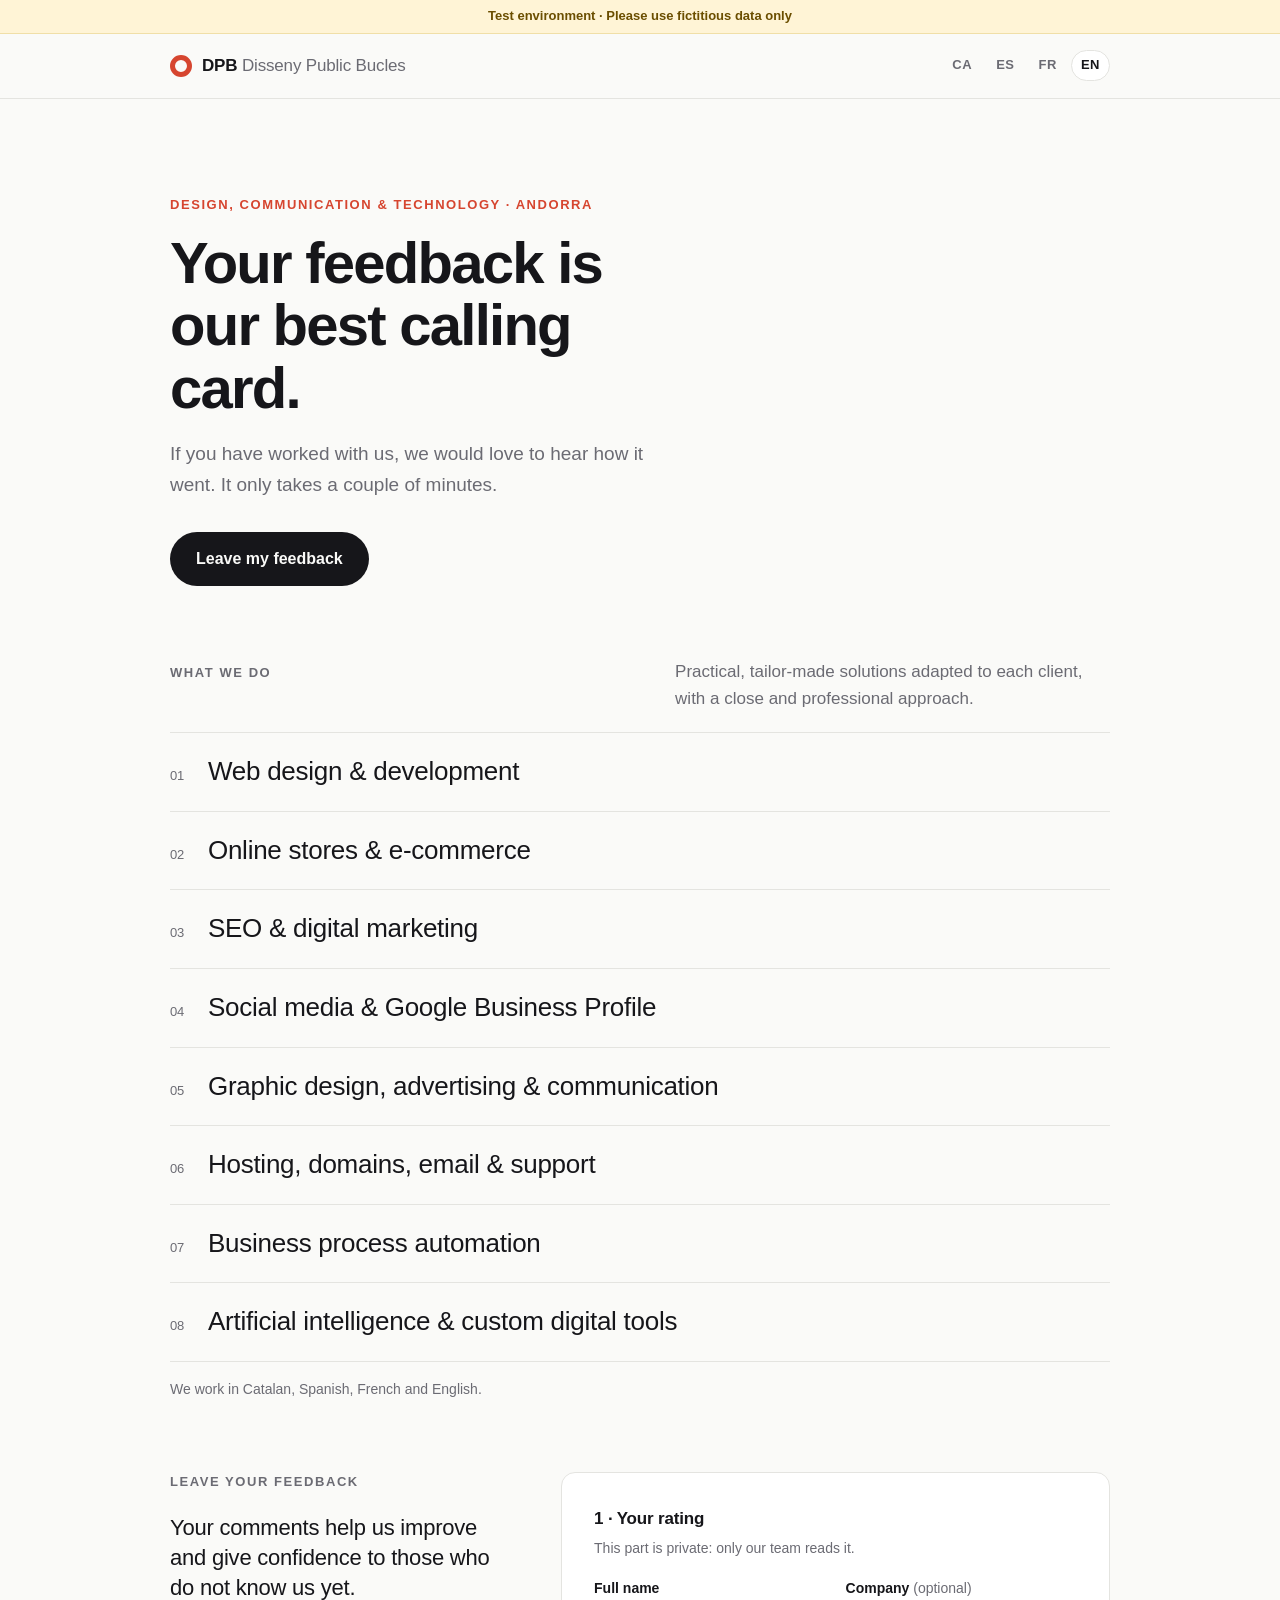
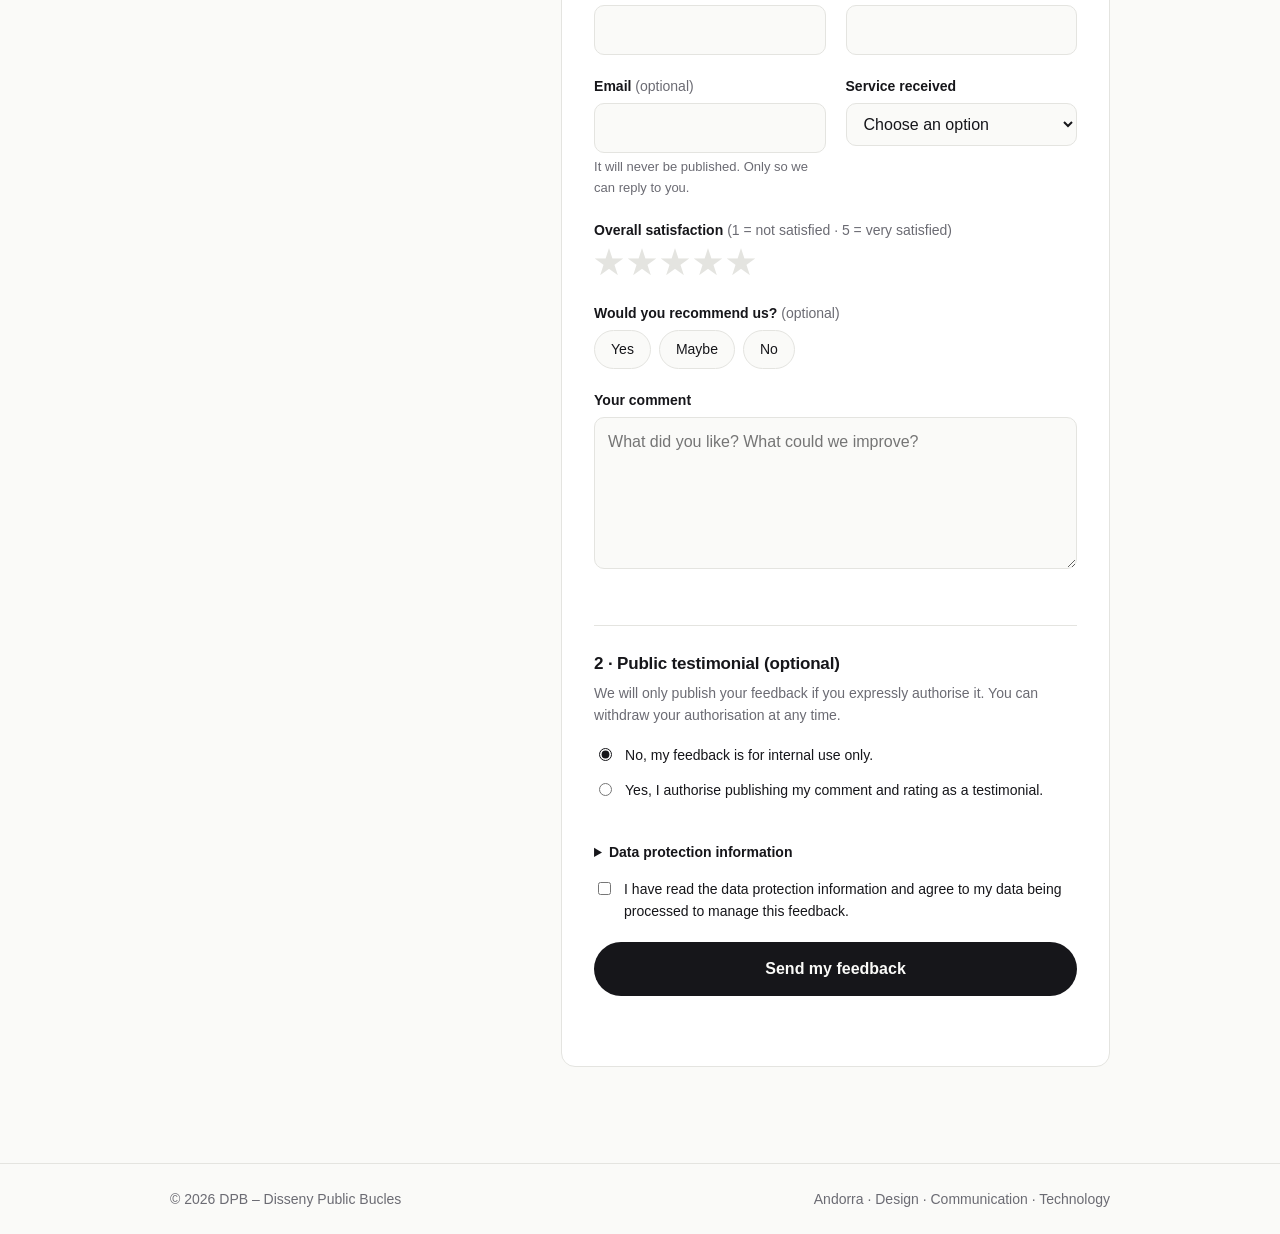
==== docs/index.html @ 0f68ad7c "Landing DPB: preparada para GitHub Pages y separada la versión PHP - docs/: landing estática (GitHub" ====
<!doctype html>
<html lang="ca">
<head>
  <meta charset="utf-8">
  <meta name="viewport" content="width=device-width, initial-scale=1">
  <title>DPB – Disseny Public Bucles · La vostra opinió</title>
  <meta name="description" content="Valoreu els serveis de DPB – Disseny Public Bucles, agència de disseny, comunicació, màrqueting digital i tecnologia a Andorra.">
  <meta name="robots" content="noindex">
  <link rel="stylesheet" href="assets/styles.css">
</head>
<body>
  <div class="testbar" id="testbar" hidden>
    <span data-i18n="test.banner">Entorn de proves · Utilitzeu només dades fictícies</span>
  </div>

  <header class="topbar">
    <div class="wrap topbar__inner">
      <a class="brand" href="#top">
        <span class="brand__mark" aria-hidden="true"></span>
        <span class="brand__name"><strong>DPB</strong> <span class="brand__full">Disseny Public Bucles</span></span>
      </a>
      <nav class="lang" aria-label="Idioma / Language">
        <button type="button" data-lang="ca" lang="ca">CA</button>
        <button type="button" data-lang="es" lang="es">ES</button>
        <button type="button" data-lang="fr" lang="fr">FR</button>
        <button type="button" data-lang="en" lang="en">EN</button>
      </nav>
    </div>
  </header>

  <main id="top">
    <section class="hero wrap">
      <p class="eyebrow" data-i18n="hero.eyebrow">Disseny, comunicació i tecnologia · Andorra</p>
      <h1 data-i18n="hero.title">La vostra opinió és la nostra millor carta de presentació.</h1>
      <p class="lead" data-i18n="hero.lead">Si heu treballat amb nosaltres, ens agradaria saber com ha anat. Només us prendrà un parell de minuts.</p>
      <a class="btn" href="#opinio" data-i18n="hero.cta">Deixar la meva opinió</a>
    </section>

    <section class="services wrap" aria-labelledby="services-title">
      <div class="services__head">
        <h2 id="services-title" class="section-title" data-i18n="services.title">Què fem</h2>
        <p class="philosophy" data-i18n="services.philosophy">Solucions pràctiques i personalitzades, adaptades a cada client, amb un tracte proper i professional.</p>
      </div>
      <ul class="services__list">
        <li><span class="num">01</span><span data-i18n="svc.web">Disseny i desenvolupament web</span></li>
        <li><span class="num">02</span><span data-i18n="svc.shop">Botigues en línia</span></li>
        <li><span class="num">03</span><span data-i18n="svc.seo">SEO i màrqueting digital</span></li>
        <li><span class="num">04</span><span data-i18n="svc.social">Xarxes socials i Google Business Profile</span></li>
        <li><span class="num">05</span><span data-i18n="svc.design">Disseny gràfic, publicitat i comunicació</span></li>
        <li><span class="num">06</span><span data-i18n="svc.hosting">Allotjament, dominis, correu i suport</span></li>
        <li><span class="num">07</span><span data-i18n="svc.automation">Automatització de processos</span></li>
        <li><span class="num">08</span><span data-i18n="svc.ai">Intel·ligència artificial i eines a mida</span></li>
      </ul>
      <p class="langs" data-i18n="services.langs">Treballem en català, castellà, francès i anglès.</p>
    </section>

    <section id="opinio" class="review wrap" aria-labelledby="form-title">
      <div class="review__intro">
        <h2 id="form-title" class="section-title" data-i18n="form.title">Deixa la teva opinió</h2>
        <p data-i18n="form.intro">Els vostres comentaris ens ajuden a millorar i donen confiança a qui encara no ens coneix.</p>
      </div>

      <form id="review-form" class="card" method="post" novalidate>
        <noscript><p class="status err">Cal activar JavaScript per enviar el formulari.</p></noscript>

        <!-- 1. Valoració privada -->
        <fieldset class="block">
          <legend class="block__title" data-i18n="form.step1">1 · La teva valoració</legend>
          <p class="block__help" data-i18n="form.step1Help">Aquesta part és privada: només la llegeix el nostre equip.</p>

          <div class="grid">
            <div class="field">
              <label for="name" data-i18n="form.name">Nom i cognoms</label>
              <input id="name" name="name" type="text" autocomplete="name" maxlength="100" required>
            </div>
            <div class="field">
              <label for="company"><span data-i18n="form.company">Empresa</span> <span class="opt" data-i18n="form.optional">(opcional)</span></label>
              <input id="company" name="company" type="text" autocomplete="organization" maxlength="100">
            </div>
            <div class="field">
              <label for="email"><span data-i18n="form.email">Correu electrònic</span> <span class="opt" data-i18n="form.optional">(opcional)</span></label>
              <input id="email" name="email" type="email" autocomplete="email" maxlength="150" aria-describedby="email-help">
              <small id="email-help" data-i18n="form.emailHelp">No es publicarà mai. Només per si us volem respondre.</small>
            </div>
            <div class="field">
              <label for="service" data-i18n="form.service">Servei rebut</label>
              <select id="service" name="service" required>
                <option value="" data-i18n="form.choose">Tria una opció</option>
                <option value="web" data-i18n="svc.web">Disseny i desenvolupament web</option>
                <option value="shop" data-i18n="svc.shop">Botigues en línia</option>
                <option value="seo" data-i18n="svc.seo">SEO i màrqueting digital</option>
                <option value="social" data-i18n="svc.social">Xarxes socials i Google Business Profile</option>
                <option value="design" data-i18n="svc.design">Disseny gràfic, publicitat i comunicació</option>
                <option value="hosting" data-i18n="svc.hosting">Allotjament, dominis, correu i suport</option>
                <option value="automation" data-i18n="svc.automation">Automatització de processos</option>
                <option value="ai" data-i18n="svc.ai">Intel·ligència artificial i eines a mida</option>
                <option value="other" data-i18n="svc.other">Altres</option>
              </select>
            </div>
          </div>

          <fieldset class="field rating">
            <legend><span data-i18n="form.rating">Satisfacció general</span> <span class="opt" data-i18n="form.ratingHelp">(1 = gens satisfet · 5 = molt satisfet)</span></legend>
            <div class="stars">
              <input type="radio" id="r5" name="rating" value="5" required><label for="r5"><span class="sr">5/5</span>★</label>
              <input type="radio" id="r4" name="rating" value="4"><label for="r4"><span class="sr">4/5</span>★</label>
              <input type="radio" id="r3" name="rating" value="3"><label for="r3"><span class="sr">3/5</span>★</label>
              <input type="radio" id="r2" name="rating" value="2"><label for="r2"><span class="sr">2/5</span>★</label>
              <input type="radio" id="r1" name="rating" value="1"><label for="r1"><span class="sr">1/5</span>★</label>
            </div>
          </fieldset>

          <fieldset class="field">
            <legend><span data-i18n="form.recommend">Ens recomanaries?</span> <span class="opt" data-i18n="form.optional">(opcional)</span></legend>
            <div class="pills">
              <label><input type="radio" name="recommend" value="yes"><span data-i18n="form.yes">Sí</span></label>
              <label><input type="radio" name="recommend" value="maybe"><span data-i18n="form.maybe">Potser</span></label>
              <label><input type="radio" name="recommend" value="no"><span data-i18n="form.no">No</span></label>
            </div>
          </fieldset>

          <div class="field">
            <label for="comment" data-i18n="form.comment">El teu comentari</label>
            <textarea id="comment" name="comment" rows="5" minlength="10" maxlength="2000" required data-i18n-placeholder="form.commentPh" placeholder="Què t'ha agradat? Què podríem millorar?"></textarea>
          </div>
        </fieldset>

        <!-- 2. Autorització de publicació (separada i opcional) -->
        <fieldset class="block">
          <legend class="block__title" data-i18n="form.step2">2 · Testimoni públic (opcional)</legend>
          <p class="block__help" data-i18n="form.step2Help">Només publicarem la teva opinió si ho autoritzes expressament. Pots retirar l'autorització quan vulguis.</p>

          <div class="choice">
            <label class="check"><input type="radio" name="publish" value="no" checked><span data-i18n="form.publishNo">No, la meva opinió és només per a ús intern.</span></label>
            <label class="check"><input type="radio" name="publish" value="yes"><span data-i18n="form.publishYes">Sí, autoritzo publicar el meu comentari i la valoració com a testimoni.</span></label>
          </div>

          <div class="field display" id="display-field" hidden>
            <label for="display" data-i18n="form.display">Com vols aparèixer al testimoni?</label>
            <select id="display" name="display">
              <option value="full" data-i18n="form.displayFull">Nom i empresa</option>
              <option value="name" data-i18n="form.displayName">Només el nom</option>
              <option value="initials" data-i18n="form.displayInitials">Només les inicials</option>
            </select>
          </div>
        </fieldset>

        <!-- 3. Protecció de dades -->
        <details class="privacy">
          <summary data-i18n="privacy.summary">Informació sobre protecció de dades</summary>
          <p data-i18n="privacy.text">Responsable: DPB – Disseny Public Bucles (Andorra). Finalitat: gestionar la vostra opinió i, només si ho autoritzeu, publicar-la com a testimoni. El correu electrònic no es publica mai. Podeu exercir els drets d'accés, rectificació, supressió i oposició, i retirar l'autorització de publicació en qualsevol moment, contactant amb nosaltres. Normativa aplicable: Llei 29/2021 qualificada de protecció de dades personals d'Andorra.</p>
          <p data-i18n="privacy.processor" id="privacy-processor" hidden>Durant aquesta fase, les dades s'envien per correu electrònic a través del servei FormSubmit.</p>
        </details>

        <label class="check consent">
          <input type="checkbox" name="privacy" value="1" required>
          <span data-i18n="form.privacy">He llegit la informació sobre protecció de dades i accepto que es tractin les meves dades per gestionar aquesta opinió.</span>
        </label>

        <!-- Camp parany contra robots: ha de quedar buit -->
        <div class="hp" aria-hidden="true">
          <label for="website">Website</label>
          <input id="website" name="website" type="text" tabindex="-1" autocomplete="off">
        </div>
        <input type="hidden" name="lang" id="lang-field" value="ca">
        <input type="hidden" name="ts" id="ts-field" value="">

        <button class="btn btn--full" type="submit" data-i18n="form.submit">Enviar la meva opinió</button>
        <p class="status" id="form-status" role="status" aria-live="polite"></p>
      </form>
    </section>
  </main>

  <footer class="footer">
    <div class="wrap footer__inner">
      <span>© <span id="year"></span> DPB – Disseny Public Bucles</span>
      <span data-i18n="footer.tagline">Andorra · Disseny · Comunicació · Tecnologia</span>
    </div>
  </footer>

  <script src="assets/config.js"></script>
  <script src="assets/app.js"></script>
</body>
</html>
---- docs/assets/styles.css ----
:root {
  --bg: #fafaf8;
  --surface: #ffffff;
  --text: #16161a;
  --muted: #6b6b73;
  --line: #e4e4e0;
  --accent: #d6452f;
  --accent-ink: #ffffff;
  --star: #e8a33d;
  --ok: #2f7d4f;
  --err: #b3261e;
  --radius: 14px;
  --font: -apple-system, BlinkMacSystemFont, "Segoe UI", Roboto, "Helvetica Neue", Arial, sans-serif;
}

* { box-sizing: border-box; }

html { scroll-behavior: smooth; }

body {
  margin: 0;
  background: var(--bg);
  color: var(--text);
  font-family: var(--font);
  font-size: 17px;
  line-height: 1.6;
  -webkit-font-smoothing: antialiased;
}

.wrap { width: 100%; max-width: 980px; margin: 0 auto; padding: 0 20px; }

/* Capçalera */
.topbar { border-bottom: 1px solid var(--line); background: var(--bg); position: sticky; top: 0; z-index: 10; }
.topbar__inner { display: flex; align-items: center; justify-content: space-between; height: 64px; }
.brand { display: flex; align-items: center; gap: 10px; color: var(--text); text-decoration: none; font-weight: 600; letter-spacing: -0.01em; }
.brand__mark { width: 22px; height: 22px; border-radius: 50%; border: 5px solid var(--accent); }
.lang { display: flex; gap: 4px; }
.lang button {
  font: inherit; font-size: 13px; font-weight: 600; letter-spacing: 0.04em;
  background: none; border: 1px solid transparent; color: var(--muted);
  padding: 4px 9px; border-radius: 999px; cursor: pointer;
}
.lang button:hover { color: var(--text); }
.lang button[aria-pressed="true"] { color: var(--text); border-color: var(--line); background: var(--surface); }

/* Hero */
.hero { padding: 96px 20px 72px; }
.eyebrow { color: var(--accent); font-size: 13px; font-weight: 600; letter-spacing: 0.12em; text-transform: uppercase; margin: 0 0 16px; }
h1 { font-size: clamp(34px, 6vw, 58px); line-height: 1.08; letter-spacing: -0.03em; font-weight: 700; margin: 0 0 20px; max-width: 16ch; }
.lead { color: var(--muted); font-size: 19px; max-width: 46ch; margin: 0 0 32px; }

.btn {
  display: inline-block; font: inherit; font-weight: 600; font-size: 16px;
  background: var(--text); color: var(--bg); text-decoration: none;
  border: 0; border-radius: 999px; padding: 14px 26px; cursor: pointer;
  transition: background .2s ease, transform .2s ease;
}
.btn:hover { background: var(--accent); }
.btn:active { transform: translateY(1px); }
.btn:disabled { opacity: .6; cursor: progress; }
.btn--full { width: 100%; margin-top: 8px; }

/* Serveis */
.section-title { font-size: 13px; font-weight: 600; letter-spacing: 0.12em; text-transform: uppercase; color: var(--muted); margin: 0 0 20px; }
.services { padding-bottom: 72px; }
.services__list { list-style: none; margin: 0; padding: 0; border-top: 1px solid var(--line); }
.services__list li { display: flex; gap: 24px; align-items: baseline; padding: 18px 0; border-bottom: 1px solid var(--line); font-size: clamp(20px, 3vw, 26px); letter-spacing: -0.01em; }
.num { font-size: 13px; color: var(--muted); font-variant-numeric: tabular-nums; }

/* Formulari */
.review { display: grid; grid-template-columns: 1fr 1.6fr; gap: 48px; padding-bottom: 96px; align-items: start; }
.review__intro p { color: var(--muted); margin: 0; }
.review__intro .section-title + p { font-size: 22px; color: var(--text); line-height: 1.35; letter-spacing: -0.01em; }

.card { background: var(--surface); border: 1px solid var(--line); border-radius: var(--radius); padding: 32px; }
.grid { display: grid; grid-template-columns: 1fr 1fr; gap: 0 20px; }

.field { margin: 0 0 20px; border: 0; padding: 0; min-width: 0; }
.field label, .field legend { display: block; font-size: 14px; font-weight: 600; margin-bottom: 6px; padding: 0; }
.opt { color: var(--muted); font-weight: 400; }
.field small { display: block; color: var(--muted); font-size: 13px; margin-top: 4px; }

input[type="text"], input[type="email"], select, textarea {
  width: 100%; font: inherit; font-size: 16px; color: var(--text);
  background: var(--bg); border: 1px solid var(--line); border-radius: 10px;
  padding: 11px 13px; transition: border-color .2s ease, box-shadow .2s ease;
}
textarea { resize: vertical; min-height: 120px; }
input:focus, select:focus, textarea:focus { outline: none; border-color: var(--text); box-shadow: 0 0 0 3px rgba(22, 22, 26, .08); background: var(--surface); }
.invalid { border-color: var(--err) !important; }

/* Estrelles (ordre invertit perquè el hover funcioni amb CSS) */
.stars { display: inline-flex; flex-direction: row-reverse; gap: 4px; }
.stars input { position: absolute; opacity: 0; width: 1px; height: 1px; }
.stars label { font-size: 32px; line-height: 1; color: var(--line); cursor: pointer; margin: 0; transition: color .15s ease, transform .15s ease; }
.stars label:hover, .stars label:hover ~ label,
.stars input:checked ~ label { color: var(--star); }
.stars label:hover { transform: scale(1.1); }
.stars input:focus-visible + label { outline: 2px solid var(--text); outline-offset: 2px; border-radius: 4px; }
.invalid-group .stars label { color: #f1c7c1; }
.invalid-group legend { color: var(--err); }

.check { display: flex; gap: 10px; align-items: flex-start; font-size: 14px; color: var(--muted); margin: 0 0 12px; cursor: pointer; }
.check input { margin-top: 4px; accent-color: var(--text); flex: none; }
.check.invalid-group { color: var(--err); }

.hp { position: absolute; left: -9999px; width: 1px; height: 1px; overflow: hidden; }

.status { margin: 14px 0 0; font-size: 15px; min-height: 1.6em; }
.status.ok { color: var(--ok); }
.status.err { color: var(--err); }

.card.sent { text-align: center; padding: 56px 32px; }
.card.sent h3 { font-size: 26px; letter-spacing: -0.02em; margin: 0 0 8px; }
.card.sent p { color: var(--muted); margin: 0; }

/* Peu */
.footer { border-top: 1px solid var(--line); }
.footer__inner { display: flex; justify-content: space-between; gap: 16px; flex-wrap: wrap; padding-top: 24px; padding-bottom: 24px; font-size: 14px; color: var(--muted); }

@media (max-width: 760px) {
  body { font-size: 16px; }
  .wrap { padding-left: 16px; padding-right: 16px; }
  .hero { padding: 64px 16px 56px; }
  .review { grid-template-columns: 1fr; gap: 24px; }
  .grid { grid-template-columns: 1fr; }
  .card { padding: 22px; }
  .brand__name { font-size: 15px; }
}

@media (prefers-reduced-motion: reduce) {
  html { scroll-behavior: auto; }
  * { transition: none !important; }
}

/* --- Afegits v2 --- */
.sr { position: absolute; width: 1px; height: 1px; overflow: hidden; clip: rect(0 0 0 0); white-space: nowrap; }

.testbar { background: #fff4d6; color: #6b4e00; text-align: center; font-size: 13px; font-weight: 600; padding: 6px 16px; border-bottom: 1px solid #f0dfa8; }

.brand__full { font-weight: 400; color: var(--muted); }

.services__head { display: flex; justify-content: space-between; align-items: baseline; gap: 24px; flex-wrap: wrap; }
.philosophy { color: var(--muted); margin: 0 0 20px; max-width: 46ch; }
.langs { color: var(--muted); font-size: 14px; margin: 16px 0 0; }

.block { border: 0; padding: 0; margin: 0 0 28px; min-width: 0; }
.block + .block { padding-top: 24px; border-top: 1px solid var(--line); }
.block__title { font-size: 17px; font-weight: 700; letter-spacing: -0.01em; padding: 0; margin: 0 0 4px; }
.block__help { color: var(--muted); font-size: 14px; margin: 0 0 18px; }

.pills { display: flex; gap: 8px; flex-wrap: wrap; }
.pills label { margin: 0; font-weight: 500; cursor: pointer; }
.pills input { position: absolute; opacity: 0; width: 1px; height: 1px; }
.pills span { display: inline-block; padding: 7px 16px; border: 1px solid var(--line); border-radius: 999px; background: var(--bg); font-size: 14px; transition: background .15s ease, color .15s ease; }
.pills input:checked + span { background: var(--text); color: var(--bg); border-color: var(--text); }
.pills input:focus-visible + span { outline: 2px solid var(--text); outline-offset: 2px; }

.choice .check { color: var(--text); }
.display { margin-top: 12px; }

.privacy { font-size: 14px; color: var(--muted); margin: 0 0 14px; }
.privacy summary { cursor: pointer; color: var(--text); font-weight: 600; }
.privacy p { margin: 8px 0 0; }
.consent { color: var(--text); }
.block__title { float: left; width: 100%; }
.block__help { clear: both; }
@media (max-width: 760px) { .brand__full { display: none; } }
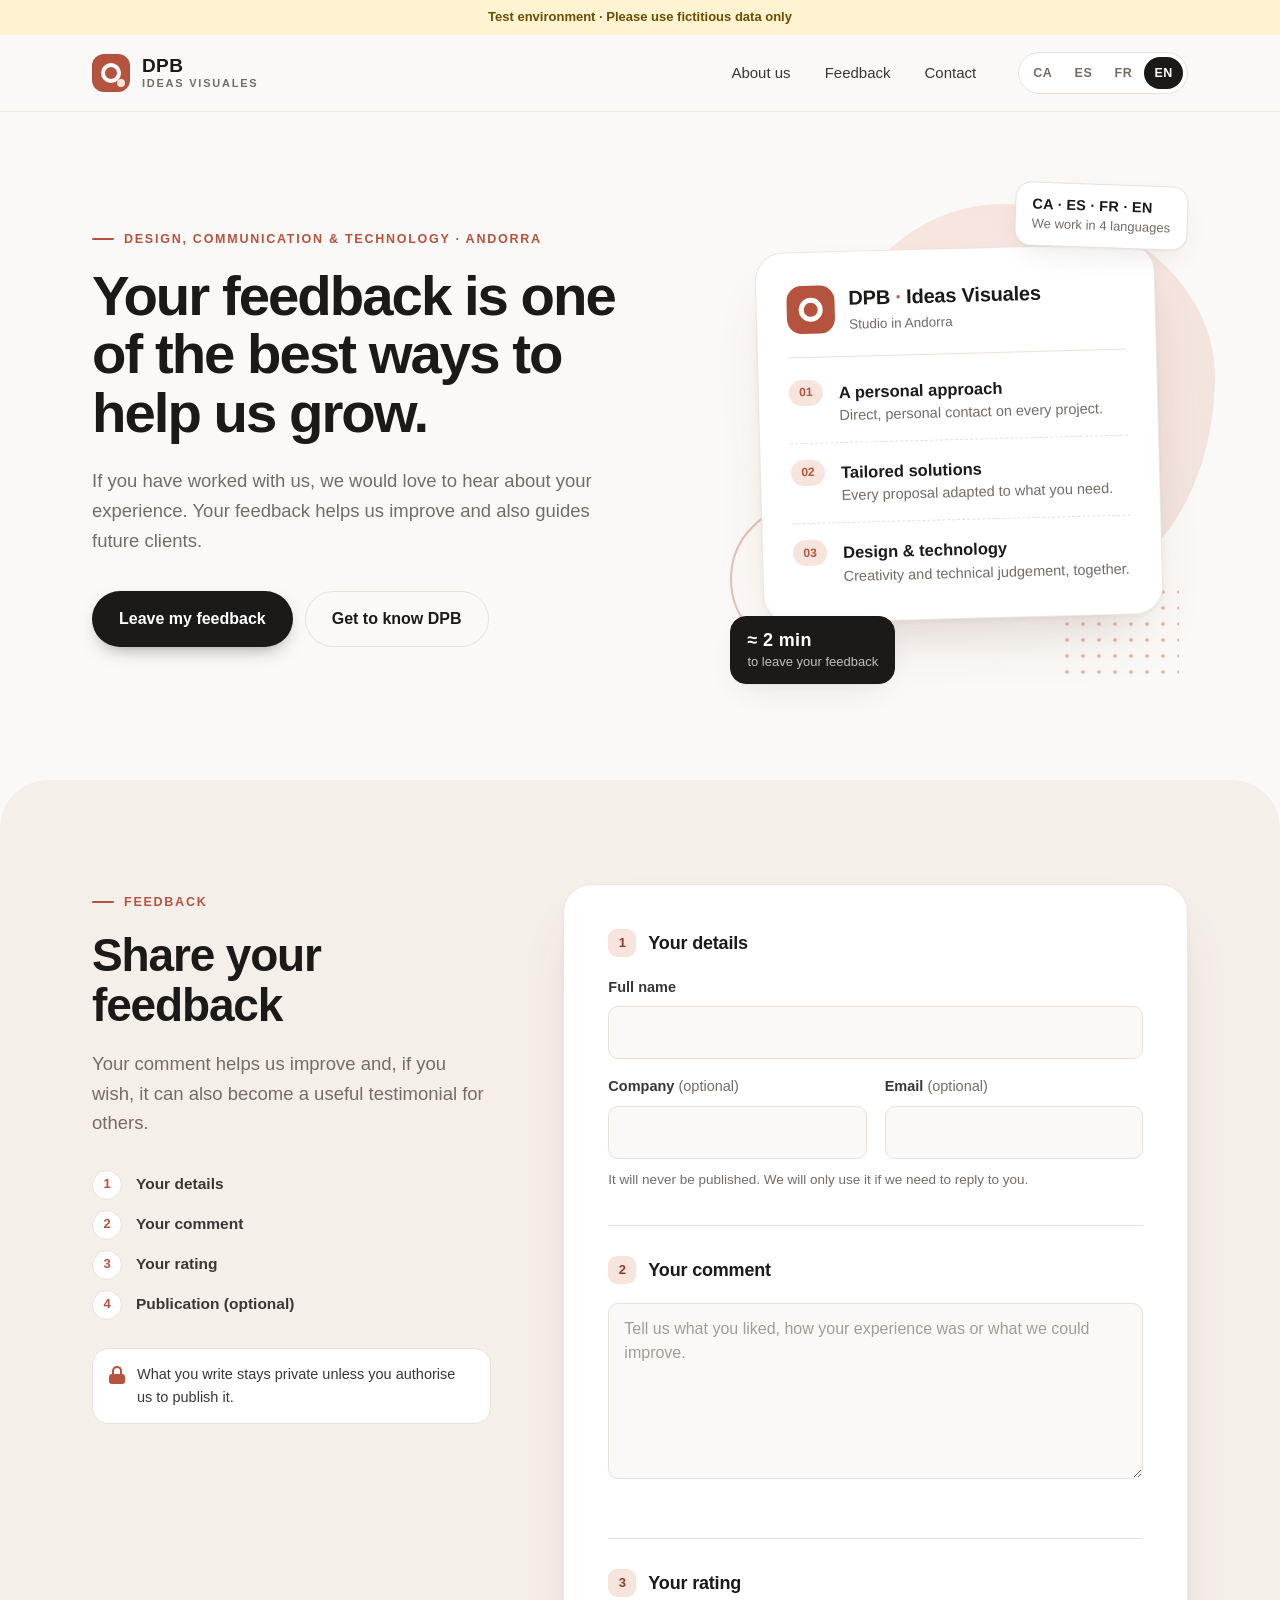
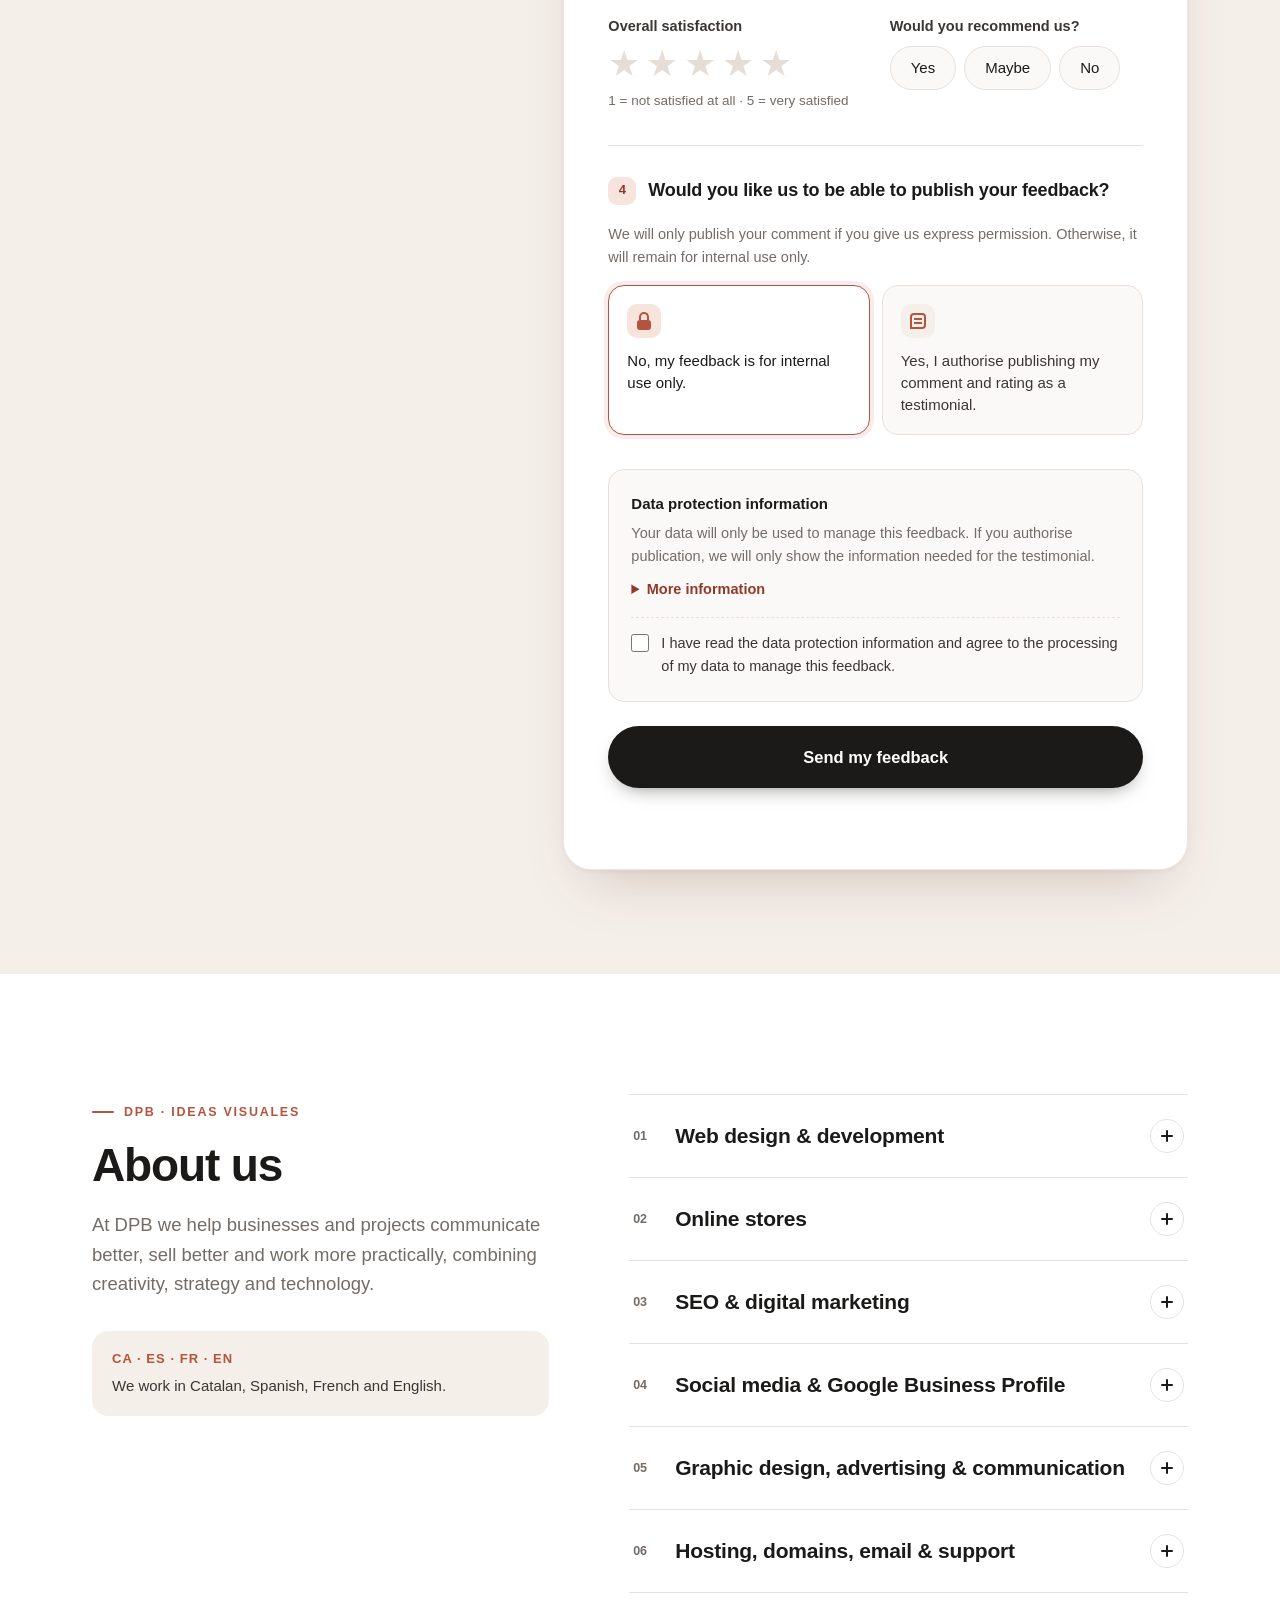
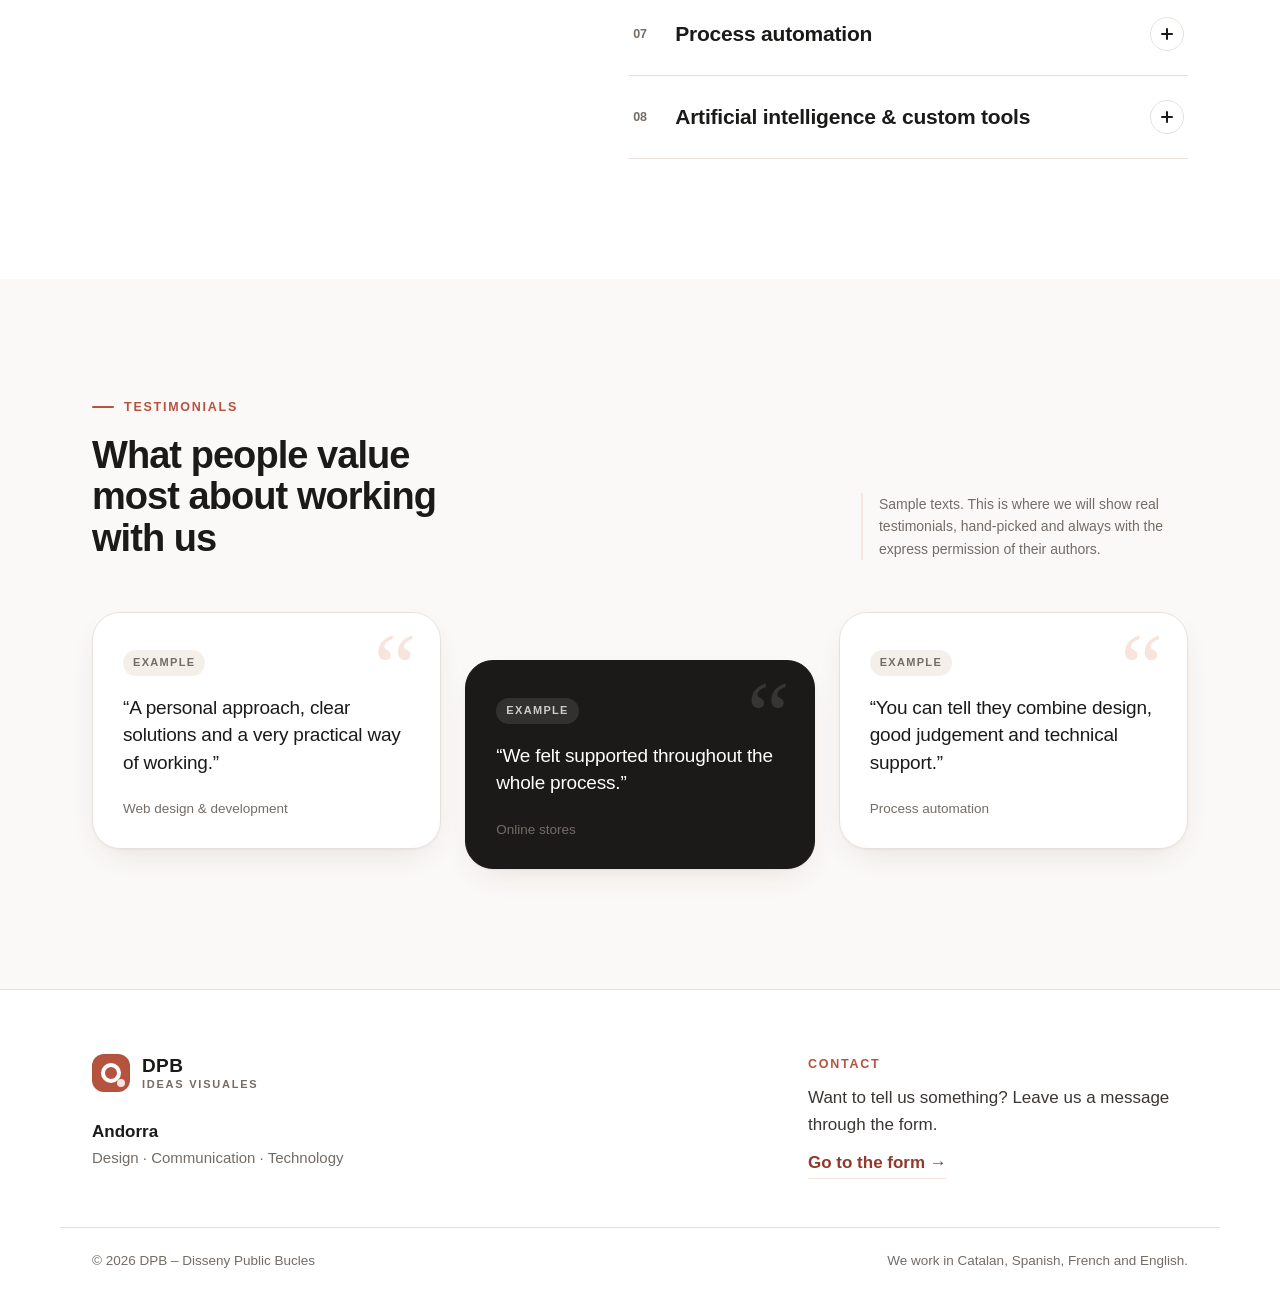
==== commit 9804e50e: "Rediseño editorial de la landing de opiniones DPB · Ideas Visuales - Header con marca DPB · Ideas Vi" ====
--- a/docs/index.html
+++ b/docs/index.html
@@ -1,180 +1,326 @@
 <!doctype html>
-<html lang="ca">
+<html lang="es">
 <head>
   <meta charset="utf-8">
   <meta name="viewport" content="width=device-width, initial-scale=1">
-  <title>DPB – Disseny Public Bucles · La vostra opinió</title>
-  <meta name="description" content="Valoreu els serveis de DPB – Disseny Public Bucles, agència de disseny, comunicació, màrqueting digital i tecnologia a Andorra.">
+  <title>DPB · Ideas Visuales · Tu opinión</title>
+  <meta name="description" content="Deja tu opinión sobre DPB – Disseny Public Bucles, estudio de diseño, comunicación y tecnología en Andorra.">
   <meta name="robots" content="noindex">
+  <meta name="theme-color" content="#fbf9f7">
   <link rel="stylesheet" href="assets/styles.css">
 </head>
 <body>
   <div class="testbar" id="testbar" hidden>
-    <span data-i18n="test.banner">Entorn de proves · Utilitzeu només dades fictícies</span>
+    <span data-i18n="test.banner">Entorno de pruebas · Utiliza solo datos ficticios</span>
   </div>
 
-  <header class="topbar">
-    <div class="wrap topbar__inner">
-      <a class="brand" href="#top">
+  <header class="header">
+    <div class="wrap header__inner">
+      <a class="brand" href="#top" aria-label="DPB · Ideas Visuales">
         <span class="brand__mark" aria-hidden="true"></span>
-        <span class="brand__name"><strong>DPB</strong> <span class="brand__full">Disseny Public Bucles</span></span>
+        <span class="brand__text">
+          <strong>DPB</strong>
+          <span>Ideas Visuales</span>
+        </span>
       </a>
-      <nav class="lang" aria-label="Idioma / Language">
+      <nav class="nav" aria-label="Principal">
+        <a href="#quienes" data-i18n="nav.about">Quiénes somos</a>
+        <a href="#opinion" data-i18n="nav.reviews">Opiniones</a>
+        <a href="#contacto" data-i18n="nav.contact">Contacto</a>
+      </nav>
+      <div class="lang" role="group" aria-label="Idioma / Language">
         <button type="button" data-lang="ca" lang="ca">CA</button>
         <button type="button" data-lang="es" lang="es">ES</button>
         <button type="button" data-lang="fr" lang="fr">FR</button>
         <button type="button" data-lang="en" lang="en">EN</button>
-      </nav>
+      </div>
     </div>
   </header>
 
   <main id="top">
-    <section class="hero wrap">
-      <p class="eyebrow" data-i18n="hero.eyebrow">Disseny, comunicació i tecnologia · Andorra</p>
-      <h1 data-i18n="hero.title">La vostra opinió és la nostra millor carta de presentació.</h1>
-      <p class="lead" data-i18n="hero.lead">Si heu treballat amb nosaltres, ens agradaria saber com ha anat. Només us prendrà un parell de minuts.</p>
-      <a class="btn" href="#opinio" data-i18n="hero.cta">Deixar la meva opinió</a>
+    <!-- HERO -->
+    <section class="hero">
+      <div class="wrap hero__grid">
+        <div class="hero__copy">
+          <p class="eyebrow" data-i18n="hero.eyebrow">Diseño, comunicación y tecnología · Andorra</p>
+          <h1 data-i18n="hero.title">Tu opinión es una de las mejores formas de ayudarnos a crecer.</h1>
+          <p class="lead" data-i18n="hero.lead">Si has trabajado con nosotros, nos encantará saber cómo ha sido tu experiencia. Tu opinión nos ayuda a mejorar y también orienta a futuros clientes.</p>
+          <div class="hero__actions">
+            <a class="btn btn--primary" href="#opinion" data-i18n="hero.cta">Dejar mi opinión</a>
+            <a class="btn btn--ghost" href="#quienes" data-i18n="hero.cta2">Conocer DPB</a>
+          </div>
+        </div>
+
+        <div class="hero__art" aria-hidden="false">
+          <span class="shape shape--blob" aria-hidden="true"></span>
+          <span class="shape shape--ring" aria-hidden="true"></span>
+          <span class="shape shape--dots" aria-hidden="true"></span>
+
+          <div class="idcard">
+            <div class="idcard__head">
+              <span class="idcard__mark" aria-hidden="true"></span>
+              <div>
+                <p class="idcard__name">DPB <span>·</span> Ideas Visuales</p>
+                <p class="idcard__kicker" data-i18n="hero.kicker">Estudio en Andorra</p>
+              </div>
+            </div>
+            <ul class="values">
+              <li>
+                <span class="values__n">01</span>
+                <div><strong data-i18n="hero.v1">Cercanía</strong><span data-i18n="hero.v1d">Trato directo y personal en cada proyecto.</span></div>
+              </li>
+              <li>
+                <span class="values__n">02</span>
+                <div><strong data-i18n="hero.v2">Soluciones a medida</strong><span data-i18n="hero.v2d">Adaptamos cada propuesta a lo que necesitas.</span></div>
+              </li>
+              <li>
+                <span class="values__n">03</span>
+                <div><strong data-i18n="hero.v3">Diseño y tecnología</strong><span data-i18n="hero.v3d">Creatividad y criterio técnico, juntos.</span></div>
+              </li>
+            </ul>
+          </div>
+
+          <div class="chip chip--langs">
+            <span class="chip__big">CA · ES · FR · EN</span>
+            <span data-i18n="hero.chipLangs">Trabajamos en 4 idiomas</span>
+          </div>
+          <div class="chip chip--time">
+            <span class="chip__big">≈ 2 min</span>
+            <span data-i18n="hero.chipTime">para dejar tu opinión</span>
+          </div>
+        </div>
+      </div>
     </section>
 
-    <section class="services wrap" aria-labelledby="services-title">
-      <div class="services__head">
-        <h2 id="services-title" class="section-title" data-i18n="services.title">Què fem</h2>
-        <p class="philosophy" data-i18n="services.philosophy">Solucions pràctiques i personalitzades, adaptades a cada client, amb un tracte proper i professional.</p>
-      </div>
-      <ul class="services__list">
-        <li><span class="num">01</span><span data-i18n="svc.web">Disseny i desenvolupament web</span></li>
-        <li><span class="num">02</span><span data-i18n="svc.shop">Botigues en línia</span></li>
-        <li><span class="num">03</span><span data-i18n="svc.seo">SEO i màrqueting digital</span></li>
-        <li><span class="num">04</span><span data-i18n="svc.social">Xarxes socials i Google Business Profile</span></li>
-        <li><span class="num">05</span><span data-i18n="svc.design">Disseny gràfic, publicitat i comunicació</span></li>
-        <li><span class="num">06</span><span data-i18n="svc.hosting">Allotjament, dominis, correu i suport</span></li>
-        <li><span class="num">07</span><span data-i18n="svc.automation">Automatització de processos</span></li>
-        <li><span class="num">08</span><span data-i18n="svc.ai">Intel·ligència artificial i eines a mida</span></li>
-      </ul>
-      <p class="langs" data-i18n="services.langs">Treballem en català, castellà, francès i anglès.</p>
+    <!-- FORMULARIO -->
+    <section id="opinion" class="feedback" aria-labelledby="form-title">
+      <div class="wrap feedback__grid">
+        <aside class="feedback__intro">
+          <p class="eyebrow" data-i18n="nav.reviews">Opiniones</p>
+          <h2 id="form-title" data-i18n="form.title">Déjanos tu opinión</h2>
+          <p class="lead" data-i18n="form.intro">Tu comentario nos ayuda a mejorar y, si tú quieres, también puede convertirse en un testimonio útil para otras personas.</p>
+          <ol class="steps">
+            <li data-i18n="steps.1">Tus datos</li>
+            <li data-i18n="steps.2">Tu comentario</li>
+            <li data-i18n="steps.3">Tu valoración</li>
+            <li data-i18n="steps.4">Publicación (opcional)</li>
+          </ol>
+          <p class="privacy-note">
+            <span class="lock" aria-hidden="true"></span>
+            <span data-i18n="steps.note">Lo que escribas es privado, salvo que nos autorices a publicarlo.</span>
+          </p>
+        </aside>
+
+        <form id="review-form" class="formcard" method="post" novalidate>
+          <noscript><p class="status err">JavaScript is required to send this form.</p></noscript>
+
+          <!-- A. Datos básicos -->
+          <fieldset class="group">
+            <legend class="group__title"><span class="group__n">1</span><span data-i18n="form.secA">Tus datos</span></legend>
+            <div class="field">
+              <label for="name" data-i18n="form.name">Nombre y apellidos</label>
+              <input id="name" name="name" type="text" autocomplete="name" maxlength="100" required>
+            </div>
+            <div class="grid2">
+              <div class="field">
+                <label for="company"><span data-i18n="form.company">Empresa</span> <span class="opt" data-i18n="form.optional">(opcional)</span></label>
+                <input id="company" name="company" type="text" autocomplete="organization" maxlength="100">
+              </div>
+              <div class="field">
+                <label for="email"><span data-i18n="form.email">Correo electrónico</span> <span class="opt" data-i18n="form.optional">(opcional)</span></label>
+                <input id="email" name="email" type="email" autocomplete="email" maxlength="150" aria-describedby="email-help">
+              </div>
+            </div>
+            <p class="help" id="email-help" data-i18n="form.emailHelp">Nunca se publicará. Solo lo utilizaremos si necesitamos responderte.</p>
+          </fieldset>
+
+          <!-- B. Comentario -->
+          <fieldset class="group">
+            <legend class="group__title"><span class="group__n">2</span><span data-i18n="form.secB">Tu comentario</span></legend>
+            <div class="field">
+              <label for="comment" class="sr" data-i18n="form.comment">Tu comentario</label>
+              <textarea id="comment" name="comment" rows="6" minlength="10" maxlength="2000" required data-i18n-placeholder="form.commentPh" placeholder="Cuéntanos qué te ha gustado, cómo ha sido tu experiencia o qué podríamos mejorar."></textarea>
+            </div>
+          </fieldset>
+
+          <!-- C. Valoración y recomendación -->
+          <fieldset class="group">
+            <legend class="group__title"><span class="group__n">3</span><span data-i18n="form.secC">Tu valoración</span></legend>
+            <div class="grid2 grid2--rating">
+              <fieldset class="field rating">
+                <legend data-i18n="form.rating">Satisfacción general</legend>
+                <div class="stars">
+                  <input type="radio" id="r5" name="rating" value="5" required><label for="r5"><span class="sr">5/5</span>★</label>
+                  <input type="radio" id="r4" name="rating" value="4"><label for="r4"><span class="sr">4/5</span>★</label>
+                  <input type="radio" id="r3" name="rating" value="3"><label for="r3"><span class="sr">3/5</span>★</label>
+                  <input type="radio" id="r2" name="rating" value="2"><label for="r2"><span class="sr">2/5</span>★</label>
+                  <input type="radio" id="r1" name="rating" value="1"><label for="r1"><span class="sr">1/5</span>★</label>
+                </div>
+                <p class="help" data-i18n="form.ratingHelp">1 = nada satisfecho · 5 = muy satisfecho</p>
+              </fieldset>
+              <fieldset class="field">
+                <legend><span data-i18n="form.recommend">¿Nos recomendarías?</span></legend>
+                <div class="pills">
+                  <label><input type="radio" name="recommend" value="yes"><span data-i18n="form.yes">Sí</span></label>
+                  <label><input type="radio" name="recommend" value="maybe"><span data-i18n="form.maybe">Quizá</span></label>
+                  <label><input type="radio" name="recommend" value="no"><span data-i18n="form.no">No</span></label>
+                </div>
+              </fieldset>
+            </div>
+          </fieldset>
+
+          <!-- D. Testimonio público -->
+          <fieldset class="group">
+            <legend class="group__title"><span class="group__n">4</span><span data-i18n="pub.title">¿Quieres que podamos publicar tu opinión?</span></legend>
+            <p class="help help--lead" data-i18n="pub.text">Solo publicaremos tu comentario si nos das permiso expresamente. Si no, quedará únicamente para uso interno.</p>
+            <div class="options">
+              <label class="option">
+                <input type="radio" name="publish" value="no" checked>
+                <span class="option__box">
+                  <span class="option__icon option__icon--private" aria-hidden="true"></span>
+                  <span data-i18n="pub.no">No, mi opinión es solo para uso interno.</span>
+                </span>
+              </label>
+              <label class="option">
+                <input type="radio" name="publish" value="yes">
+                <span class="option__box">
+                  <span class="option__icon option__icon--public" aria-hidden="true"></span>
+                  <span data-i18n="pub.yes">Sí, autorizo que se publique mi comentario y mi valoración como testimonio.</span>
+                </span>
+              </label>
+            </div>
+          </fieldset>
+
+          <!-- E. Protección de datos -->
+          <div class="privacy">
+            <p class="privacy__title" data-i18n="privacy.title">Información sobre protección de datos</p>
+            <p data-i18n="privacy.short">Tus datos se utilizarán únicamente para gestionar esta opinión. Si autorizas la publicación, solo mostraremos la información necesaria como testimonio.</p>
+            <details>
+              <summary data-i18n="privacy.more">Más información</summary>
+              <p data-i18n="privacy.text">Responsable: DPB – Disseny Public Bucles (Andorra).</p>
+              <p data-i18n="privacy.processor" id="privacy-processor" hidden>Durante esta fase, los datos se envían por correo electrónico a través del servicio FormSubmit.</p>
+            </details>
+            <label class="check">
+              <input type="checkbox" name="privacy" value="1" required>
+              <span data-i18n="form.privacy">He leído la información sobre protección de datos y acepto el tratamiento de mis datos para gestionar esta opinión.</span>
+            </label>
+          </div>
+
+          <!-- Camp parany contra robots: ha de quedar buit -->
+          <div class="hp" aria-hidden="true">
+            <label for="website">Website</label>
+            <input id="website" name="website" type="text" tabindex="-1" autocomplete="off">
+          </div>
+          <input type="hidden" name="lang" id="lang-field" value="es">
+          <input type="hidden" name="ts" id="ts-field" value="">
+
+          <!-- F. Botón -->
+          <button class="btn btn--primary btn--full" type="submit" data-i18n="form.submit">Enviar mi opinión</button>
+          <p class="status" id="form-status" role="status" aria-live="polite"></p>
+        </form>
+      </div>
     </section>
 
-    <section id="opinio" class="review wrap" aria-labelledby="form-title">
-      <div class="review__intro">
-        <h2 id="form-title" class="section-title" data-i18n="form.title">Deixa la teva opinió</h2>
-        <p data-i18n="form.intro">Els vostres comentaris ens ajuden a millorar i donen confiança a qui encara no ens coneix.</p>
-      </div>
-
-      <form id="review-form" class="card" method="post" novalidate>
-        <noscript><p class="status err">Cal activar JavaScript per enviar el formulari.</p></noscript>
-
-        <!-- 1. Valoració privada -->
-        <fieldset class="block">
-          <legend class="block__title" data-i18n="form.step1">1 · La teva valoració</legend>
-          <p class="block__help" data-i18n="form.step1Help">Aquesta part és privada: només la llegeix el nostre equip.</p>
-
-          <div class="grid">
-            <div class="field">
-              <label for="name" data-i18n="form.name">Nom i cognoms</label>
-              <input id="name" name="name" type="text" autocomplete="name" maxlength="100" required>
-            </div>
-            <div class="field">
-              <label for="company"><span data-i18n="form.company">Empresa</span> <span class="opt" data-i18n="form.optional">(opcional)</span></label>
-              <input id="company" name="company" type="text" autocomplete="organization" maxlength="100">
-            </div>
-            <div class="field">
-              <label for="email"><span data-i18n="form.email">Correu electrònic</span> <span class="opt" data-i18n="form.optional">(opcional)</span></label>
-              <input id="email" name="email" type="email" autocomplete="email" maxlength="150" aria-describedby="email-help">
-              <small id="email-help" data-i18n="form.emailHelp">No es publicarà mai. Només per si us volem respondre.</small>
-            </div>
-            <div class="field">
-              <label for="service" data-i18n="form.service">Servei rebut</label>
-              <select id="service" name="service" required>
-                <option value="" data-i18n="form.choose">Tria una opció</option>
-                <option value="web" data-i18n="svc.web">Disseny i desenvolupament web</option>
-                <option value="shop" data-i18n="svc.shop">Botigues en línia</option>
-                <option value="seo" data-i18n="svc.seo">SEO i màrqueting digital</option>
-                <option value="social" data-i18n="svc.social">Xarxes socials i Google Business Profile</option>
-                <option value="design" data-i18n="svc.design">Disseny gràfic, publicitat i comunicació</option>
-                <option value="hosting" data-i18n="svc.hosting">Allotjament, dominis, correu i suport</option>
-                <option value="automation" data-i18n="svc.automation">Automatització de processos</option>
-                <option value="ai" data-i18n="svc.ai">Intel·ligència artificial i eines a mida</option>
-                <option value="other" data-i18n="svc.other">Altres</option>
-              </select>
-            </div>
-          </div>
-
-          <fieldset class="field rating">
-            <legend><span data-i18n="form.rating">Satisfacció general</span> <span class="opt" data-i18n="form.ratingHelp">(1 = gens satisfet · 5 = molt satisfet)</span></legend>
-            <div class="stars">
-              <input type="radio" id="r5" name="rating" value="5" required><label for="r5"><span class="sr">5/5</span>★</label>
-              <input type="radio" id="r4" name="rating" value="4"><label for="r4"><span class="sr">4/5</span>★</label>
-              <input type="radio" id="r3" name="rating" value="3"><label for="r3"><span class="sr">3/5</span>★</label>
-              <input type="radio" id="r2" name="rating" value="2"><label for="r2"><span class="sr">2/5</span>★</label>
-              <input type="radio" id="r1" name="rating" value="1"><label for="r1"><span class="sr">1/5</span>★</label>
-            </div>
-          </fieldset>
-
-          <fieldset class="field">
-            <legend><span data-i18n="form.recommend">Ens recomanaries?</span> <span class="opt" data-i18n="form.optional">(opcional)</span></legend>
-            <div class="pills">
-              <label><input type="radio" name="recommend" value="yes"><span data-i18n="form.yes">Sí</span></label>
-              <label><input type="radio" name="recommend" value="maybe"><span data-i18n="form.maybe">Potser</span></label>
-              <label><input type="radio" name="recommend" value="no"><span data-i18n="form.no">No</span></label>
-            </div>
-          </fieldset>
-
-          <div class="field">
-            <label for="comment" data-i18n="form.comment">El teu comentari</label>
-            <textarea id="comment" name="comment" rows="5" minlength="10" maxlength="2000" required data-i18n-placeholder="form.commentPh" placeholder="Què t'ha agradat? Què podríem millorar?"></textarea>
-          </div>
-        </fieldset>
-
-        <!-- 2. Autorització de publicació (separada i opcional) -->
-        <fieldset class="block">
-          <legend class="block__title" data-i18n="form.step2">2 · Testimoni públic (opcional)</legend>
-          <p class="block__help" data-i18n="form.step2Help">Només publicarem la teva opinió si ho autoritzes expressament. Pots retirar l'autorització quan vulguis.</p>
-
-          <div class="choice">
-            <label class="check"><input type="radio" name="publish" value="no" checked><span data-i18n="form.publishNo">No, la meva opinió és només per a ús intern.</span></label>
-            <label class="check"><input type="radio" name="publish" value="yes"><span data-i18n="form.publishYes">Sí, autoritzo publicar el meu comentari i la valoració com a testimoni.</span></label>
-          </div>
-
-          <div class="field display" id="display-field" hidden>
-            <label for="display" data-i18n="form.display">Com vols aparèixer al testimoni?</label>
-            <select id="display" name="display">
-              <option value="full" data-i18n="form.displayFull">Nom i empresa</option>
-              <option value="name" data-i18n="form.displayName">Només el nom</option>
-              <option value="initials" data-i18n="form.displayInitials">Només les inicials</option>
-            </select>
-          </div>
-        </fieldset>
-
-        <!-- 3. Protecció de dades -->
-        <details class="privacy">
-          <summary data-i18n="privacy.summary">Informació sobre protecció de dades</summary>
-          <p data-i18n="privacy.text">Responsable: DPB – Disseny Public Bucles (Andorra). Finalitat: gestionar la vostra opinió i, només si ho autoritzeu, publicar-la com a testimoni. El correu electrònic no es publica mai. Podeu exercir els drets d'accés, rectificació, supressió i oposició, i retirar l'autorització de publicació en qualsevol moment, contactant amb nosaltres. Normativa aplicable: Llei 29/2021 qualificada de protecció de dades personals d'Andorra.</p>
-          <p data-i18n="privacy.processor" id="privacy-processor" hidden>Durant aquesta fase, les dades s'envien per correu electrònic a través del servei FormSubmit.</p>
-        </details>
-
-        <label class="check consent">
-          <input type="checkbox" name="privacy" value="1" required>
-          <span data-i18n="form.privacy">He llegit la informació sobre protecció de dades i accepto que es tractin les meves dades per gestionar aquesta opinió.</span>
-        </label>
-
-        <!-- Camp parany contra robots: ha de quedar buit -->
-        <div class="hp" aria-hidden="true">
-          <label for="website">Website</label>
-          <input id="website" name="website" type="text" tabindex="-1" autocomplete="off">
-        </div>
-        <input type="hidden" name="lang" id="lang-field" value="ca">
-        <input type="hidden" name="ts" id="ts-field" value="">
-
-        <button class="btn btn--full" type="submit" data-i18n="form.submit">Enviar la meva opinió</button>
-        <p class="status" id="form-status" role="status" aria-live="polite"></p>
-      </form>
+    <!-- QUIÉNES SOMOS -->
+    <section id="quienes" class="about" aria-labelledby="about-title">
+      <div class="wrap about__grid">
+        <div class="about__intro">
+          <p class="eyebrow">DPB · Ideas Visuales</p>
+          <h2 id="about-title" data-i18n="about.title">Quiénes somos</h2>
+          <p class="lead" data-i18n="about.text">En DPB ayudamos a negocios y proyectos a comunicar mejor, vender mejor y trabajar de forma más práctica, combinando creatividad, estrategia y tecnología.</p>
+          <p class="about__langs">
+            <span class="about__flagline" aria-hidden="true">CA · ES · FR · EN</span>
+            <span data-i18n="about.langs">Trabajamos en catalán, castellano, francés e inglés.</span>
+          </p>
+        </div>
+
+        <div class="accordion">
+          <details>
+            <summary><span class="acc__n">01</span><span data-i18n="svc.web">Diseño y desarrollo web</span><span class="acc__icon" aria-hidden="true"></span></summary>
+            <p data-i18n="svc.webD">Creamos y mejoramos páginas web pensadas para comunicar bien, transmitir confianza y adaptarse a cada proyecto.</p>
+          </details>
+          <details>
+            <summary><span class="acc__n">02</span><span data-i18n="svc.shop">Tiendas online</span><span class="acc__icon" aria-hidden="true"></span></summary>
+            <p data-i18n="svc.shopD">Desarrollamos ecommerce claros y funcionales, orientados a facilitar la gestión y mejorar la experiencia de compra.</p>
+          </details>
+          <details>
+            <summary><span class="acc__n">03</span><span data-i18n="svc.seo">SEO y marketing digital</span><span class="acc__icon" aria-hidden="true"></span></summary>
+            <p data-i18n="svc.seoD">Trabajamos el posicionamiento, la visibilidad y la captación para ayudar a que cada negocio llegue a más personas.</p>
+          </details>
+          <details>
+            <summary><span class="acc__n">04</span><span data-i18n="svc.social">Redes sociales y Google Business Profile</span><span class="acc__icon" aria-hidden="true"></span></summary>
+            <p data-i18n="svc.socialD">Ayudamos a cuidar la presencia digital del negocio, mejorar su imagen y reforzar su visibilidad local.</p>
+          </details>
+          <details>
+            <summary><span class="acc__n">05</span><span data-i18n="svc.design">Diseño gráfico, publicidad y comunicación</span><span class="acc__icon" aria-hidden="true"></span></summary>
+            <p data-i18n="svc.designD">Diseñamos piezas visuales y mensajes que refuerzan la identidad de marca y hacen más clara la comunicación.</p>
+          </details>
+          <details>
+            <summary><span class="acc__n">06</span><span data-i18n="svc.hosting">Alojamiento, dominios, correo y soporte</span><span class="acc__icon" aria-hidden="true"></span></summary>
+            <p data-i18n="svc.hostingD">Ofrecemos acompañamiento técnico en aspectos clave para que todo funcione con estabilidad y tranquilidad.</p>
+          </details>
+          <details>
+            <summary><span class="acc__n">07</span><span data-i18n="svc.automation">Automatización de procesos</span><span class="acc__icon" aria-hidden="true"></span></summary>
+            <p data-i18n="svc.automationD">Buscamos formas de ahorrar tiempo y simplificar tareas mediante automatizaciones útiles y bien pensadas.</p>
+          </details>
+          <details>
+            <summary><span class="acc__n">08</span><span data-i18n="svc.ai">Inteligencia artificial y herramientas a medida</span><span class="acc__icon" aria-hidden="true"></span></summary>
+            <p data-i18n="svc.aiD">Exploramos soluciones prácticas con IA y desarrollamos herramientas personalizadas cuando el proyecto lo necesita.</p>
+          </details>
+        </div>
+      </div>
+    </section>
+
+    <!-- TESTIMONIOS (contenido estático y curado a mano; no se genera automáticamente) -->
+    <section class="testimonials" aria-labelledby="testi-title">
+      <div class="wrap">
+        <div class="testimonials__head">
+          <div>
+            <p class="eyebrow" data-i18n="testi.eyebrow">Testimonios</p>
+            <h2 id="testi-title" data-i18n="testi.title">Lo que más se valora de trabajar con nosotros</h2>
+          </div>
+          <p class="testimonials__note" data-i18n="testi.note">Textos de ejemplo. Aquí mostraremos testimonios reales seleccionados a mano, siempre con la autorización expresa de sus autores.</p>
+        </div>
+        <div class="quotes">
+          <figure class="quote">
+            <span class="quote__tag" data-i18n="testi.tag">Ejemplo</span>
+            <blockquote data-i18n="testi.q1">“Trato cercano, soluciones claras y una forma de trabajar muy práctica.”</blockquote>
+            <figcaption data-i18n="svc.web">Diseño y desarrollo web</figcaption>
+          </figure>
+          <figure class="quote quote--accent">
+            <span class="quote__tag" data-i18n="testi.tag">Ejemplo</span>
+            <blockquote data-i18n="testi.q2">“Nos sentimos acompañados durante todo el proceso.”</blockquote>
+            <figcaption data-i18n="svc.shop">Tiendas online</figcaption>
+          </figure>
+          <figure class="quote">
+            <span class="quote__tag" data-i18n="testi.tag">Ejemplo</span>
+            <blockquote data-i18n="testi.q3">“Se nota la combinación de diseño, criterio y soporte técnico.”</blockquote>
+            <figcaption data-i18n="svc.automation">Automatización de procesos</figcaption>
+          </figure>
+        </div>
+      </div>
     </section>
   </main>
 
-  <footer class="footer">
-    <div class="wrap footer__inner">
+  <footer id="contacto" class="footer">
+    <div class="wrap footer__grid">
+      <div class="footer__brand">
+        <a class="brand" href="#top" aria-label="DPB · Ideas Visuales">
+          <span class="brand__mark" aria-hidden="true"></span>
+          <span class="brand__text"><strong>DPB</strong><span>Ideas Visuales</span></span>
+        </a>
+        <p class="footer__place" data-i18n="footer.place">Andorra</p>
+        <p class="footer__tag" data-i18n="footer.tagline">Diseño · Comunicación · Tecnología</p>
+      </div>
+      <div class="footer__contact">
+        <p class="footer__label" data-i18n="nav.contact">Contacto</p>
+        <p data-i18n="footer.contact">¿Quieres comentarnos algo? Déjanos tu mensaje a través del formulario.</p>
+        <a class="link" href="#opinion" data-i18n="footer.contactLink">Ir al formulario →</a>
+      </div>
+    </div>
+    <div class="wrap footer__bottom">
       <span>© <span id="year"></span> DPB – Disseny Public Bucles</span>
-      <span data-i18n="footer.tagline">Andorra · Disseny · Comunicació · Tecnologia</span>
+      <span data-i18n="about.langs">Trabajamos en catalán, castellano, francés e inglés.</span>
     </div>
   </footer>
 
--- a/docs/assets/styles.css
+++ b/docs/assets/styles.css
@@ -1,168 +1,369 @@
+/* DPB · Ideas Visuales — landing d'opinions */
+
 :root {
-  --bg: #fafaf8;
+  --bg: #fbf9f7;
   --surface: #ffffff;
-  --text: #16161a;
-  --muted: #6b6b73;
-  --line: #e4e4e0;
-  --accent: #d6452f;
-  --accent-ink: #ffffff;
-  --star: #e8a33d;
-  --ok: #2f7d4f;
+  --tint: #f5efea;
+  --tint-2: #efe5de;
+  --ink: #1b1a19;
+  --ink-2: #3a3634;
+  --muted: #736c67;
+  --line: #e8e1db;
+  --accent: #b5533e;        /* terracota */
+  --accent-dark: #8f3a2c;   /* burdeos clar */
+  --accent-soft: #f6e4dd;
+  --star: #d9963a;
+  --ok: #2f7a4d;
   --err: #b3261e;
-  --radius: 14px;
+  --r-sm: 10px;
+  --r-md: 16px;
+  --r-lg: 28px;
+  --shadow: 0 1px 2px rgba(40, 25, 15, .04), 0 12px 32px -12px rgba(60, 35, 20, .14);
+  --shadow-lg: 0 2px 4px rgba(40, 25, 15, .04), 0 30px 60px -24px rgba(80, 40, 20, .22);
   --font: -apple-system, BlinkMacSystemFont, "Segoe UI", Roboto, "Helvetica Neue", Arial, sans-serif;
-}
-
-* { box-sizing: border-box; }
-
-html { scroll-behavior: smooth; }
-
+  --max: 1160px;
+}
+
+*, *::before, *::after { box-sizing: border-box; }
+html { scroll-behavior: smooth; scroll-padding-top: 88px; }
 body {
   margin: 0;
   background: var(--bg);
-  color: var(--text);
+  color: var(--ink);
   font-family: var(--font);
   font-size: 17px;
   line-height: 1.6;
   -webkit-font-smoothing: antialiased;
-}
-
-.wrap { width: 100%; max-width: 980px; margin: 0 auto; padding: 0 20px; }
-
-/* Capçalera */
-.topbar { border-bottom: 1px solid var(--line); background: var(--bg); position: sticky; top: 0; z-index: 10; }
-.topbar__inner { display: flex; align-items: center; justify-content: space-between; height: 64px; }
-.brand { display: flex; align-items: center; gap: 10px; color: var(--text); text-decoration: none; font-weight: 600; letter-spacing: -0.01em; }
-.brand__mark { width: 22px; height: 22px; border-radius: 50%; border: 5px solid var(--accent); }
-.lang { display: flex; gap: 4px; }
+  text-rendering: optimizeLegibility;
+}
+img, svg { display: block; max-width: 100%; }
+a { color: inherit; }
+h1, h2, h3 { margin: 0; letter-spacing: -0.025em; line-height: 1.1; font-weight: 700; }
+p { margin: 0; }
+
+.wrap { width: 100%; max-width: var(--max); margin: 0 auto; padding-left: 32px; padding-right: 32px; }
+.sr { position: absolute; width: 1px; height: 1px; overflow: hidden; clip: rect(0 0 0 0); white-space: nowrap; }
+
+.eyebrow {
+  display: inline-flex; align-items: center; gap: 10px;
+  color: var(--accent); font-size: 12.5px; font-weight: 700;
+  letter-spacing: .14em; text-transform: uppercase; margin-bottom: 18px;
+}
+.eyebrow::before { content: ""; width: 22px; height: 2px; border-radius: 2px; background: currentColor; }
+.lead { color: var(--muted); font-size: 18.5px; line-height: 1.6; }
+
+/* ---------- Botons ---------- */
+.btn {
+  display: inline-flex; align-items: center; justify-content: center; gap: 8px;
+  font: inherit; font-size: 16px; font-weight: 600; text-decoration: none;
+  border-radius: 999px; padding: 14px 26px; cursor: pointer; border: 1px solid transparent;
+  transition: background .2s ease, color .2s ease, border-color .2s ease, transform .2s ease, box-shadow .2s ease;
+}
+.btn:active { transform: translateY(1px); }
+.btn--primary { background: var(--ink); color: #fff; box-shadow: 0 8px 20px -10px rgba(27, 26, 25, .6); }
+.btn--primary:hover { background: var(--accent); box-shadow: 0 10px 24px -10px rgba(181, 83, 62, .7); }
+.btn--ghost { background: transparent; color: var(--ink); border-color: var(--line); }
+.btn--ghost:hover { border-color: var(--ink); }
+.btn--full { width: 100%; padding: 17px 26px; font-size: 16.5px; }
+.btn:disabled { opacity: .6; cursor: progress; }
+.btn:focus-visible, a:focus-visible, button:focus-visible, summary:focus-visible { outline: 2px solid var(--accent); outline-offset: 3px; }
+
+/* ---------- Franja de proves ---------- */
+.testbar { background: #fff3d1; color: #6a4d00; text-align: center; font-size: 13px; font-weight: 600; padding: 7px 16px; }
+
+/* ---------- Capçalera ---------- */
+.header {
+  position: sticky; top: 0; z-index: 20;
+  background: rgba(251, 249, 247, .82);
+  -webkit-backdrop-filter: saturate(1.4) blur(14px); backdrop-filter: saturate(1.4) blur(14px);
+  border-bottom: 1px solid rgba(232, 225, 219, .7);
+}
+.header__inner { display: flex; align-items: center; gap: 28px; height: 76px; }
+.brand { display: inline-flex; align-items: center; gap: 12px; text-decoration: none; color: var(--ink); }
+.brand__mark {
+  width: 38px; height: 38px; border-radius: 12px; position: relative; flex: none;
+  background: var(--accent);
+  box-shadow: inset 0 0 0 1px rgba(0, 0, 0, .04);
+}
+.brand__mark::before { content: ""; position: absolute; inset: 9px; border-radius: 50%; border: 4px solid #fff; }
+.brand__mark::after { content: ""; position: absolute; width: 8px; height: 8px; right: 5px; bottom: 5px; border-radius: 50%; background: var(--accent-soft); }
+.brand__text { display: flex; flex-direction: column; line-height: 1.05; }
+.brand__text strong { font-size: 19px; letter-spacing: .02em; }
+.brand__text span { font-size: 11px; font-weight: 600; letter-spacing: .16em; text-transform: uppercase; color: var(--muted); margin-top: 3px; }
+
+.nav { display: flex; gap: 6px; margin-left: auto; }
+.nav a { text-decoration: none; font-size: 15px; font-weight: 500; color: var(--ink-2); padding: 8px 14px; border-radius: 999px; transition: background .2s ease, color .2s ease; }
+.nav a:hover { background: var(--tint); color: var(--ink); }
+
+.lang { display: inline-flex; padding: 4px; gap: 2px; background: var(--surface); border: 1px solid var(--line); border-radius: 999px; }
 .lang button {
-  font: inherit; font-size: 13px; font-weight: 600; letter-spacing: 0.04em;
-  background: none; border: 1px solid transparent; color: var(--muted);
-  padding: 4px 9px; border-radius: 999px; cursor: pointer;
-}
-.lang button:hover { color: var(--text); }
-.lang button[aria-pressed="true"] { color: var(--text); border-color: var(--line); background: var(--surface); }
-
-/* Hero */
-.hero { padding: 96px 20px 72px; }
-.eyebrow { color: var(--accent); font-size: 13px; font-weight: 600; letter-spacing: 0.12em; text-transform: uppercase; margin: 0 0 16px; }
-h1 { font-size: clamp(34px, 6vw, 58px); line-height: 1.08; letter-spacing: -0.03em; font-weight: 700; margin: 0 0 20px; max-width: 16ch; }
-.lead { color: var(--muted); font-size: 19px; max-width: 46ch; margin: 0 0 32px; }
-
-.btn {
-  display: inline-block; font: inherit; font-weight: 600; font-size: 16px;
-  background: var(--text); color: var(--bg); text-decoration: none;
-  border: 0; border-radius: 999px; padding: 14px 26px; cursor: pointer;
-  transition: background .2s ease, transform .2s ease;
-}
-.btn:hover { background: var(--accent); }
-.btn:active { transform: translateY(1px); }
-.btn:disabled { opacity: .6; cursor: progress; }
-.btn--full { width: 100%; margin-top: 8px; }
-
-/* Serveis */
-.section-title { font-size: 13px; font-weight: 600; letter-spacing: 0.12em; text-transform: uppercase; color: var(--muted); margin: 0 0 20px; }
-.services { padding-bottom: 72px; }
-.services__list { list-style: none; margin: 0; padding: 0; border-top: 1px solid var(--line); }
-.services__list li { display: flex; gap: 24px; align-items: baseline; padding: 18px 0; border-bottom: 1px solid var(--line); font-size: clamp(20px, 3vw, 26px); letter-spacing: -0.01em; }
-.num { font-size: 13px; color: var(--muted); font-variant-numeric: tabular-nums; }
-
-/* Formulari */
-.review { display: grid; grid-template-columns: 1fr 1.6fr; gap: 48px; padding-bottom: 96px; align-items: start; }
-.review__intro p { color: var(--muted); margin: 0; }
-.review__intro .section-title + p { font-size: 22px; color: var(--text); line-height: 1.35; letter-spacing: -0.01em; }
-
-.card { background: var(--surface); border: 1px solid var(--line); border-radius: var(--radius); padding: 32px; }
-.grid { display: grid; grid-template-columns: 1fr 1fr; gap: 0 20px; }
-
-.field { margin: 0 0 20px; border: 0; padding: 0; min-width: 0; }
-.field label, .field legend { display: block; font-size: 14px; font-weight: 600; margin-bottom: 6px; padding: 0; }
+  font: inherit; font-size: 12.5px; font-weight: 700; letter-spacing: .05em;
+  background: none; border: 0; color: var(--muted); padding: 6px 10px; border-radius: 999px; cursor: pointer;
+  transition: background .2s ease, color .2s ease;
+}
+.lang button:hover { color: var(--ink); }
+.lang button[aria-pressed="true"] { background: var(--ink); color: #fff; }
+
+/* ---------- Hero ---------- */
+.hero { padding: 72px 0 96px; overflow: hidden; }
+.hero__grid { display: grid; grid-template-columns: minmax(0, 1.12fr) minmax(0, .88fr); gap: 56px; align-items: center; }
+.hero h1 { font-size: clamp(36px, 4.4vw, 58px); line-height: 1.04; letter-spacing: -0.035em; margin-bottom: 24px; }
+.hero .lead { max-width: 52ch; margin-bottom: 36px; }
+.hero__actions { display: flex; gap: 12px; flex-wrap: wrap; }
+
+.hero__art { position: relative; min-height: 500px; padding: 64px 0; display: flex; align-items: center; justify-content: center; }
+.shape { position: absolute; pointer-events: none; }
+.shape--blob {
+  width: 86%; aspect-ratio: 1; right: -6%; top: 4%;
+  background: radial-gradient(circle at 35% 35%, #f8e9e2 0%, var(--accent-soft) 45%, var(--tint-2) 100%);
+  border-radius: 46% 54% 42% 58% / 52% 44% 56% 48%;
+}
+.shape--ring { width: 150px; height: 150px; left: 0; bottom: 6%; border-radius: 50%; border: 2px solid var(--accent); opacity: .35; }
+.shape--dots {
+  width: 120px; height: 90px; right: 2%; bottom: 2%;
+  background-image: radial-gradient(var(--accent) 1.6px, transparent 1.8px);
+  background-size: 16px 16px; opacity: .35;
+}
+
+.idcard {
+  position: relative; z-index: 2; width: min(400px, 100%);
+  background: var(--surface); border-radius: var(--r-lg); padding: 30px 30px 18px;
+  box-shadow: var(--shadow-lg); border: 1px solid rgba(232, 225, 219, .8);
+  transform: rotate(-1.5deg);
+}
+.idcard__head { display: flex; align-items: center; gap: 14px; padding-bottom: 20px; border-bottom: 1px solid var(--line); margin-bottom: 6px; }
+.idcard__mark { width: 48px; height: 48px; border-radius: 15px; background: var(--accent); position: relative; flex: none; }
+.idcard__mark::before { content: ""; position: absolute; inset: 12px; border-radius: 50%; border: 5px solid #fff; }
+.idcard__name { font-weight: 700; font-size: 20px; letter-spacing: -0.01em; }
+.idcard__name span { color: var(--accent); }
+.idcard__kicker { color: var(--muted); font-size: 13.5px; }
+.values { list-style: none; margin: 0; padding: 0; }
+.values li { display: flex; gap: 16px; padding: 16px 0; border-bottom: 1px dashed var(--line); }
+.values li:last-child { border-bottom: 0; }
+.values__n { font-size: 12px; font-weight: 700; color: var(--accent); background: var(--accent-soft); border-radius: 999px; height: 26px; min-width: 34px; display: inline-flex; align-items: center; justify-content: center; font-variant-numeric: tabular-nums; }
+.values strong { display: block; font-size: 16.5px; }
+.values span:not(.values__n) { display: block; color: var(--muted); font-size: 14.5px; line-height: 1.45; }
+
+.chip {
+  position: absolute; z-index: 3; display: flex; flex-direction: column; gap: 2px;
+  background: var(--surface); border: 1px solid var(--line); border-radius: var(--r-md);
+  padding: 12px 16px; box-shadow: var(--shadow); font-size: 13px; color: var(--muted); line-height: 1.3;
+}
+.chip__big { font-weight: 700; color: var(--ink); font-size: 14.5px; letter-spacing: .02em; }
+.chip--langs { top: 0; right: 0; transform: rotate(2deg); }
+.chip--time { bottom: 0; left: 0; background: var(--ink); border-color: var(--ink); color: rgba(255, 255, 255, .72); }
+.chip--time .chip__big { color: #fff; font-size: 18px; }
+
+/* ---------- Formulari ---------- */
+.feedback { background: var(--tint); padding: 104px 0; border-radius: 48px 48px 0 0; }
+.feedback__grid { display: grid; grid-template-columns: minmax(0, .78fr) minmax(0, 1.22fr); gap: 72px; align-items: start; }
+.feedback__intro { position: sticky; top: 120px; }
+.feedback__intro h2 { font-size: clamp(32px, 3.6vw, 46px); margin-bottom: 18px; }
+.feedback__intro .lead { margin-bottom: 32px; }
+.steps { list-style: none; counter-reset: s; margin: 0 0 28px; padding: 0; display: grid; gap: 10px; }
+.steps li { counter-increment: s; display: flex; align-items: center; gap: 14px; font-weight: 600; color: var(--ink-2); font-size: 15.5px; }
+.steps li::before {
+  content: counter(s); width: 30px; height: 30px; border-radius: 50%; flex: none;
+  display: inline-flex; align-items: center; justify-content: center;
+  background: var(--surface); border: 1px solid var(--line); color: var(--accent); font-size: 13px; font-weight: 700;
+}
+.privacy-note { display: flex; gap: 12px; align-items: flex-start; background: var(--surface); border-radius: var(--r-md); padding: 14px 16px; font-size: 14.5px; color: var(--ink-2); border: 1px solid var(--line); }
+.lock { width: 16px; height: 18px; flex: none; margin-top: 3px; position: relative; }
+.lock::before { content: ""; position: absolute; left: 3px; top: 0; width: 10px; height: 9px; border: 2px solid var(--accent); border-bottom: 0; border-radius: 6px 6px 0 0; }
+.lock::after { content: ""; position: absolute; left: 0; bottom: 0; width: 16px; height: 10px; background: var(--accent); border-radius: 3px; }
+
+.formcard { background: var(--surface); border-radius: var(--r-lg); padding: 44px; box-shadow: var(--shadow-lg); border: 1px solid rgba(232, 225, 219, .8); }
+.group { border: 0; margin: 0 0 34px; padding: 0; min-width: 0; }
+.group__title { float: left; width: 100%; display: flex; align-items: center; gap: 12px; font-size: 18px; font-weight: 700; letter-spacing: -0.01em; margin: 0 0 18px; padding: 0; }
+.group__title + * { clear: both; }
+.group__n { width: 28px; height: 28px; border-radius: 9px; flex: none; background: var(--accent-soft); color: var(--accent-dark); font-size: 13px; display: inline-flex; align-items: center; justify-content: center; }
+.group + .group, .group + .privacy { padding-top: 30px; border-top: 1px solid var(--line); }
+
+.field { margin: 0 0 16px; border: 0; padding: 0; min-width: 0; }
+.field > label, .field > legend { display: block; font-size: 14.5px; font-weight: 600; margin: 0 0 7px; padding: 0; color: var(--ink-2); }
 .opt { color: var(--muted); font-weight: 400; }
-.field small { display: block; color: var(--muted); font-size: 13px; margin-top: 4px; }
-
-input[type="text"], input[type="email"], select, textarea {
-  width: 100%; font: inherit; font-size: 16px; color: var(--text);
-  background: var(--bg); border: 1px solid var(--line); border-radius: 10px;
-  padding: 11px 13px; transition: border-color .2s ease, box-shadow .2s ease;
-}
-textarea { resize: vertical; min-height: 120px; }
-input:focus, select:focus, textarea:focus { outline: none; border-color: var(--text); box-shadow: 0 0 0 3px rgba(22, 22, 26, .08); background: var(--surface); }
-.invalid { border-color: var(--err) !important; }
-
-/* Estrelles (ordre invertit perquè el hover funcioni amb CSS) */
-.stars { display: inline-flex; flex-direction: row-reverse; gap: 4px; }
+.help { color: var(--muted); font-size: 13.5px; margin-top: -6px; }
+.help--lead { margin: 0 0 16px; font-size: 14.5px; clear: both; }
+.grid2 { display: grid; grid-template-columns: 1fr 1fr; gap: 0 18px; }
+.grid2--rating { align-items: start; gap: 18px 28px; }
+.grid2--rating .field { margin: 0; }
+.grid2--rating .help { margin-top: 6px; }
+
+input[type="text"], input[type="email"], textarea {
+  width: 100%; font: inherit; font-size: 16px; color: var(--ink);
+  background: var(--bg); border: 1px solid var(--line); border-radius: var(--r-sm);
+  padding: 13px 15px; transition: border-color .2s ease, box-shadow .2s ease, background .2s ease;
+}
+textarea { resize: vertical; min-height: 160px; line-height: 1.55; }
+input::placeholder, textarea::placeholder { color: #a39b95; }
+input:focus, textarea:focus { outline: none; border-color: var(--accent); box-shadow: 0 0 0 4px rgba(181, 83, 62, .12); background: var(--surface); }
+.invalid { border-color: var(--err) !important; background: #fff8f7 !important; }
+
+/* Estrelles: ordre invertit perquè el hover funcioni amb CSS */
+.stars { display: inline-flex; flex-direction: row-reverse; gap: 6px; }
 .stars input { position: absolute; opacity: 0; width: 1px; height: 1px; }
-.stars label { font-size: 32px; line-height: 1; color: var(--line); cursor: pointer; margin: 0; transition: color .15s ease, transform .15s ease; }
-.stars label:hover, .stars label:hover ~ label,
-.stars input:checked ~ label { color: var(--star); }
-.stars label:hover { transform: scale(1.1); }
-.stars input:focus-visible + label { outline: 2px solid var(--text); outline-offset: 2px; border-radius: 4px; }
-.invalid-group .stars label { color: #f1c7c1; }
-.invalid-group legend { color: var(--err); }
-
-.check { display: flex; gap: 10px; align-items: flex-start; font-size: 14px; color: var(--muted); margin: 0 0 12px; cursor: pointer; }
-.check input { margin-top: 4px; accent-color: var(--text); flex: none; }
+.stars label { font-size: 36px; line-height: 1; color: #e6ddd6; cursor: pointer; margin: 0; transition: color .15s ease, transform .15s ease; }
+.stars label:hover, .stars label:hover ~ label, .stars input:checked ~ label { color: var(--star); }
+.stars label:hover { transform: scale(1.12); }
+.stars input:focus-visible + label { outline: 2px solid var(--accent); outline-offset: 2px; border-radius: 4px; }
+.invalid-group .stars label { color: #f0c9c2; }
+.invalid-group > legend { color: var(--err) !important; }
+
+.pills { display: flex; gap: 8px; flex-wrap: wrap; }
+.pills label { cursor: pointer; }
+.pills input { position: absolute; opacity: 0; width: 1px; height: 1px; }
+.pills span { display: inline-block; padding: 9px 20px; border: 1px solid var(--line); border-radius: 999px; background: var(--bg); font-size: 15px; font-weight: 500; transition: all .15s ease; }
+.pills label:hover span { border-color: var(--ink-2); }
+.pills input:checked + span { background: var(--ink); color: #fff; border-color: var(--ink); }
+.pills input:focus-visible + span { outline: 2px solid var(--accent); outline-offset: 2px; }
+
+.options { display: grid; grid-template-columns: 1fr 1fr; gap: 12px; }
+.option { cursor: pointer; display: block; }
+.option input { position: absolute; opacity: 0; width: 1px; height: 1px; }
+.option__box {
+  display: flex; flex-direction: column; gap: 12px; height: 100%;
+  padding: 18px; border-radius: var(--r-md); border: 1.5px solid var(--line); background: var(--bg);
+  font-size: 15px; line-height: 1.45; color: var(--ink-2); transition: all .15s ease;
+}
+.option:hover .option__box { border-color: #cfc4bb; }
+.option input:checked + .option__box { border-color: var(--accent); background: #fff; box-shadow: 0 0 0 4px rgba(181, 83, 62, .1); color: var(--ink); }
+.option input:focus-visible + .option__box { outline: 2px solid var(--accent); outline-offset: 2px; }
+.option__icon { width: 34px; height: 34px; border-radius: 10px; background: var(--tint); position: relative; }
+.option input:checked + .option__box .option__icon { background: var(--accent-soft); }
+.option__icon--private::before { content: ""; position: absolute; left: 12px; top: 8px; width: 10px; height: 8px; border: 2px solid var(--accent); border-bottom: 0; border-radius: 6px 6px 0 0; }
+.option__icon--private::after { content: ""; position: absolute; left: 10px; top: 16px; width: 14px; height: 10px; background: var(--accent); border-radius: 3px; }
+.option__icon--public::before { content: ""; position: absolute; inset: 9px; border: 2px solid var(--accent); border-radius: 4px 4px 4px 0; }
+.option__icon--public::after { content: ""; position: absolute; left: 13px; top: 14px; width: 8px; height: 2px; background: var(--accent); box-shadow: 0 4px 0 var(--accent); }
+
+.privacy { background: var(--bg); border-radius: var(--r-md); padding: 22px; margin: 0 0 24px; font-size: 14.5px; color: var(--muted); border: 1px solid var(--line); }
+.group + .privacy { border-top: 1px solid var(--line); padding-top: 22px; }
+.privacy__title { font-weight: 700; color: var(--ink); margin-bottom: 6px; font-size: 15px; }
+.privacy details { margin: 10px 0 16px; }
+.privacy summary { cursor: pointer; color: var(--accent-dark); font-weight: 600; width: fit-content; }
+.privacy details p { margin-top: 8px; font-size: 13.5px; line-height: 1.55; }
+.check { display: flex; gap: 12px; align-items: flex-start; color: var(--ink-2); cursor: pointer; padding-top: 14px; border-top: 1px dashed var(--line); }
+.check input { width: 18px; height: 18px; margin: 2px 0 0; accent-color: var(--accent); flex: none; }
 .check.invalid-group { color: var(--err); }
 
 .hp { position: absolute; left: -9999px; width: 1px; height: 1px; overflow: hidden; }
-
-.status { margin: 14px 0 0; font-size: 15px; min-height: 1.6em; }
-.status.ok { color: var(--ok); }
+.status { margin-top: 14px; font-size: 15px; min-height: 1.5em; text-align: center; }
 .status.err { color: var(--err); }
 
-.card.sent { text-align: center; padding: 56px 32px; }
-.card.sent h3 { font-size: 26px; letter-spacing: -0.02em; margin: 0 0 8px; }
-.card.sent p { color: var(--muted); margin: 0; }
-
-/* Peu */
-.footer { border-top: 1px solid var(--line); }
-.footer__inner { display: flex; justify-content: space-between; gap: 16px; flex-wrap: wrap; padding-top: 24px; padding-bottom: 24px; font-size: 14px; color: var(--muted); }
+.formcard.sent { text-align: center; padding: 72px 44px; }
+.formcard.sent::before { content: "✓"; display: inline-flex; align-items: center; justify-content: center; width: 64px; height: 64px; border-radius: 50%; background: var(--accent-soft); color: var(--accent); font-size: 30px; font-weight: 700; margin-bottom: 22px; }
+.formcard.sent h3 { font-size: 30px; margin-bottom: 10px; }
+.formcard.sent p { color: var(--muted); max-width: 42ch; margin: 0 auto; }
+
+/* ---------- Qui som ---------- */
+.about { padding: 120px 0; background: var(--surface); }
+.about__grid { display: grid; grid-template-columns: minmax(0, .9fr) minmax(0, 1.1fr); gap: 80px; align-items: start; }
+.about__intro { position: sticky; top: 120px; }
+.about__intro h2 { font-size: clamp(32px, 3.6vw, 46px); margin-bottom: 20px; }
+.about__intro .lead { margin-bottom: 32px; }
+.about__langs { display: flex; flex-direction: column; gap: 4px; padding: 18px 20px; background: var(--tint); border-radius: var(--r-md); font-size: 15px; color: var(--ink-2); }
+.about__flagline { font-weight: 700; letter-spacing: .08em; color: var(--accent); font-size: 13px; }
+
+.accordion { border-top: 1px solid var(--line); }
+.accordion details { border-bottom: 1px solid var(--line); }
+.accordion summary {
+  list-style: none; cursor: pointer; display: flex; align-items: center; gap: 20px;
+  padding: 24px 4px; font-size: clamp(18px, 1.8vw, 21px); font-weight: 600; letter-spacing: -0.01em;
+  transition: color .2s ease;
+}
+.accordion summary::-webkit-details-marker { display: none; }
+.accordion summary:hover { color: var(--accent-dark); }
+.acc__n { font-size: 12.5px; font-weight: 700; color: var(--muted); font-variant-numeric: tabular-nums; min-width: 22px; }
+.acc__icon { margin-left: auto; width: 34px; height: 34px; flex: none; border-radius: 50%; border: 1px solid var(--line); position: relative; transition: background .2s ease, border-color .2s ease, transform .3s ease; }
+.acc__icon::before, .acc__icon::after { content: ""; position: absolute; left: 50%; top: 50%; width: 12px; height: 2px; margin: -1px 0 0 -6px; background: var(--ink); border-radius: 2px; transition: transform .3s ease, background .2s ease; }
+.acc__icon::after { transform: rotate(90deg); }
+.accordion details[open] summary { color: var(--accent-dark); }
+.accordion details[open] .acc__icon { background: var(--accent); border-color: var(--accent); transform: rotate(180deg); }
+.accordion details[open] .acc__icon::before, .accordion details[open] .acc__icon::after { background: #fff; }
+.accordion details[open] .acc__icon::after { transform: rotate(0deg); }
+.accordion details p { padding: 0 60px 26px 46px; color: var(--muted); font-size: 16px; max-width: 62ch; }
+
+/* ---------- Testimonis ---------- */
+.testimonials { padding: 110px 0 120px; }
+.testimonials__head { display: flex; justify-content: space-between; align-items: flex-end; gap: 40px; margin-bottom: 52px; flex-wrap: wrap; }
+.testimonials__head h2 { font-size: clamp(28px, 3vw, 38px); max-width: 18ch; }
+.testimonials__note { color: var(--muted); font-size: 14px; max-width: 42ch; padding-left: 16px; border-left: 2px solid var(--accent-soft); }
+.quotes { display: grid; grid-template-columns: repeat(3, minmax(0, 1fr)); gap: 24px; align-items: start; }
+.quote {
+  margin: 0; position: relative; background: var(--surface); border: 1px solid var(--line);
+  border-radius: var(--r-lg); padding: 34px 30px 28px; box-shadow: var(--shadow);
+}
+.quote::before { content: "“"; position: absolute; top: 6px; right: 24px; font-size: 96px; line-height: 1; font-family: Georgia, serif; color: var(--accent-soft); }
+.quote--accent { margin-top: 48px; background: var(--ink); border-color: var(--ink); color: #fff; }
+.quote--accent::before { color: rgba(255, 255, 255, .12); }
+.quote--accent figcaption { color: rgba(255, 255, 255, .6); }
+.quote--accent .quote__tag { background: rgba(255, 255, 255, .1); color: rgba(255, 255, 255, .75); }
+.quote blockquote { margin: 18px 0 22px; font-size: 19px; line-height: 1.45; font-weight: 500; letter-spacing: -0.01em; position: relative; }
+.quote figcaption { font-size: 13.5px; color: var(--muted); }
+.quote__tag { display: inline-block; font-size: 11px; font-weight: 700; letter-spacing: .12em; text-transform: uppercase; background: var(--tint); color: var(--muted); padding: 4px 10px; border-radius: 999px; }
+
+/* ---------- Peu ---------- */
+.footer { background: var(--surface); border-top: 1px solid var(--line); padding-top: 64px; }
+.footer__grid { display: grid; grid-template-columns: 1fr 1fr; gap: 48px; padding-bottom: 48px; }
+.footer__place { margin-top: 18px; font-weight: 600; }
+.footer__tag { color: var(--muted); font-size: 15px; }
+.footer__label { font-size: 12.5px; font-weight: 700; letter-spacing: .14em; text-transform: uppercase; color: var(--accent); margin-bottom: 10px; }
+.footer__contact { max-width: 380px; justify-self: end; color: var(--ink-2); }
+.link { display: inline-block; margin-top: 10px; font-weight: 600; color: var(--accent-dark); text-decoration: none; border-bottom: 1px solid var(--accent-soft); padding-bottom: 2px; }
+.link:hover { border-color: var(--accent); }
+.footer__bottom { display: flex; justify-content: space-between; gap: 16px; flex-wrap: wrap; padding-top: 22px; padding-bottom: 28px; border-top: 1px solid var(--line); font-size: 13.5px; color: var(--muted); }
+
+/* ---------- Responsive ---------- */
+@media (max-width: 1024px) {
+  .wrap { padding-left: 28px; padding-right: 28px; }
+  .hero__grid { gap: 40px; }
+  .feedback__grid, .about__grid { gap: 48px; }
+  .formcard { padding: 34px; }
+}
+
+@media (max-width: 900px) {
+  .hero { padding: 48px 0 72px; }
+  .hero__grid { grid-template-columns: 1fr; gap: 48px; }
+  .hero__art { min-height: 440px; max-width: 520px; width: 100%; margin: 0 auto; }
+  .feedback { padding: 72px 0; border-radius: 32px 32px 0 0; }
+  .feedback__grid, .about__grid { grid-template-columns: 1fr; gap: 36px; }
+  .feedback__intro, .about__intro { position: static; }
+  .steps { grid-template-columns: 1fr 1fr; }
+  .about { padding: 80px 0; }
+  .quotes { grid-template-columns: 1fr; max-width: 560px; }
+  .quote--accent { margin-top: 0; }
+  .testimonials { padding: 72px 0 80px; }
+}
 
 @media (max-width: 760px) {
+  .nav { display: none; }
+  .lang { margin-left: auto; }
+  .header__inner { height: 66px; gap: 12px; }
+}
+
+@media (max-width: 560px) {
   body { font-size: 16px; }
   .wrap { padding-left: 16px; padding-right: 16px; }
-  .hero { padding: 64px 16px 56px; }
-  .review { grid-template-columns: 1fr; gap: 24px; }
-  .grid { grid-template-columns: 1fr; }
-  .card { padding: 22px; }
-  .brand__name { font-size: 15px; }
+  .lead { font-size: 17px; }
+  .brand__mark { width: 34px; height: 34px; border-radius: 10px; }
+  .brand__mark::before { inset: 8px; border-width: 3.5px; }
+  .lang button { padding: 6px 8px; font-size: 12px; }
+  .hero__actions .btn { flex: 1 1 auto; }
+  .hero__art { min-height: 0; padding: 0; flex-direction: column; gap: 12px; padding-top: 8px; }
+  .shape--blob { width: 110%; right: -20%; top: -4%; }
+  .shape--ring, .shape--dots { display: none; }
+  .idcard { transform: none; padding: 24px 22px 10px; }
+  .chip { position: static; transform: none; flex-direction: row; align-items: baseline; gap: 10px; width: 100%; }
+  .chip--time { order: -1; }
+  .steps { grid-template-columns: 1fr; }
+  .formcard { padding: 26px 20px; border-radius: 22px; }
+  .grid2, .options { grid-template-columns: 1fr; }
+  .accordion summary { gap: 14px; padding: 20px 0; }
+  .accordion details p { padding: 0 0 22px 36px; }
+  .footer__grid { grid-template-columns: 1fr; gap: 28px; }
+  .footer__contact { justify-self: start; }
 }
 
 @media (prefers-reduced-motion: reduce) {
   html { scroll-behavior: auto; }
-  * { transition: none !important; }
-}
-
-/* --- Afegits v2 --- */
-.sr { position: absolute; width: 1px; height: 1px; overflow: hidden; clip: rect(0 0 0 0); white-space: nowrap; }
-
-.testbar { background: #fff4d6; color: #6b4e00; text-align: center; font-size: 13px; font-weight: 600; padding: 6px 16px; border-bottom: 1px solid #f0dfa8; }
-
-.brand__full { font-weight: 400; color: var(--muted); }
-
-.services__head { display: flex; justify-content: space-between; align-items: baseline; gap: 24px; flex-wrap: wrap; }
-.philosophy { color: var(--muted); margin: 0 0 20px; max-width: 46ch; }
-.langs { color: var(--muted); font-size: 14px; margin: 16px 0 0; }
-
-.block { border: 0; padding: 0; margin: 0 0 28px; min-width: 0; }
-.block + .block { padding-top: 24px; border-top: 1px solid var(--line); }
-.block__title { font-size: 17px; font-weight: 700; letter-spacing: -0.01em; padding: 0; margin: 0 0 4px; }
-.block__help { color: var(--muted); font-size: 14px; margin: 0 0 18px; }
-
-.pills { display: flex; gap: 8px; flex-wrap: wrap; }
-.pills label { margin: 0; font-weight: 500; cursor: pointer; }
-.pills input { position: absolute; opacity: 0; width: 1px; height: 1px; }
-.pills span { display: inline-block; padding: 7px 16px; border: 1px solid var(--line); border-radius: 999px; background: var(--bg); font-size: 14px; transition: background .15s ease, color .15s ease; }
-.pills input:checked + span { background: var(--text); color: var(--bg); border-color: var(--text); }
-.pills input:focus-visible + span { outline: 2px solid var(--text); outline-offset: 2px; }
-
-.choice .check { color: var(--text); }
-.display { margin-top: 12px; }
-
-.privacy { font-size: 14px; color: var(--muted); margin: 0 0 14px; }
-.privacy summary { cursor: pointer; color: var(--text); font-weight: 600; }
-.privacy p { margin: 8px 0 0; }
-.consent { color: var(--text); }
-.block__title { float: left; width: 100%; }
-.block__help { clear: both; }
-@media (max-width: 760px) { .brand__full { display: none; } }
+  *, *::before, *::after { transition: none !important; }
+}
